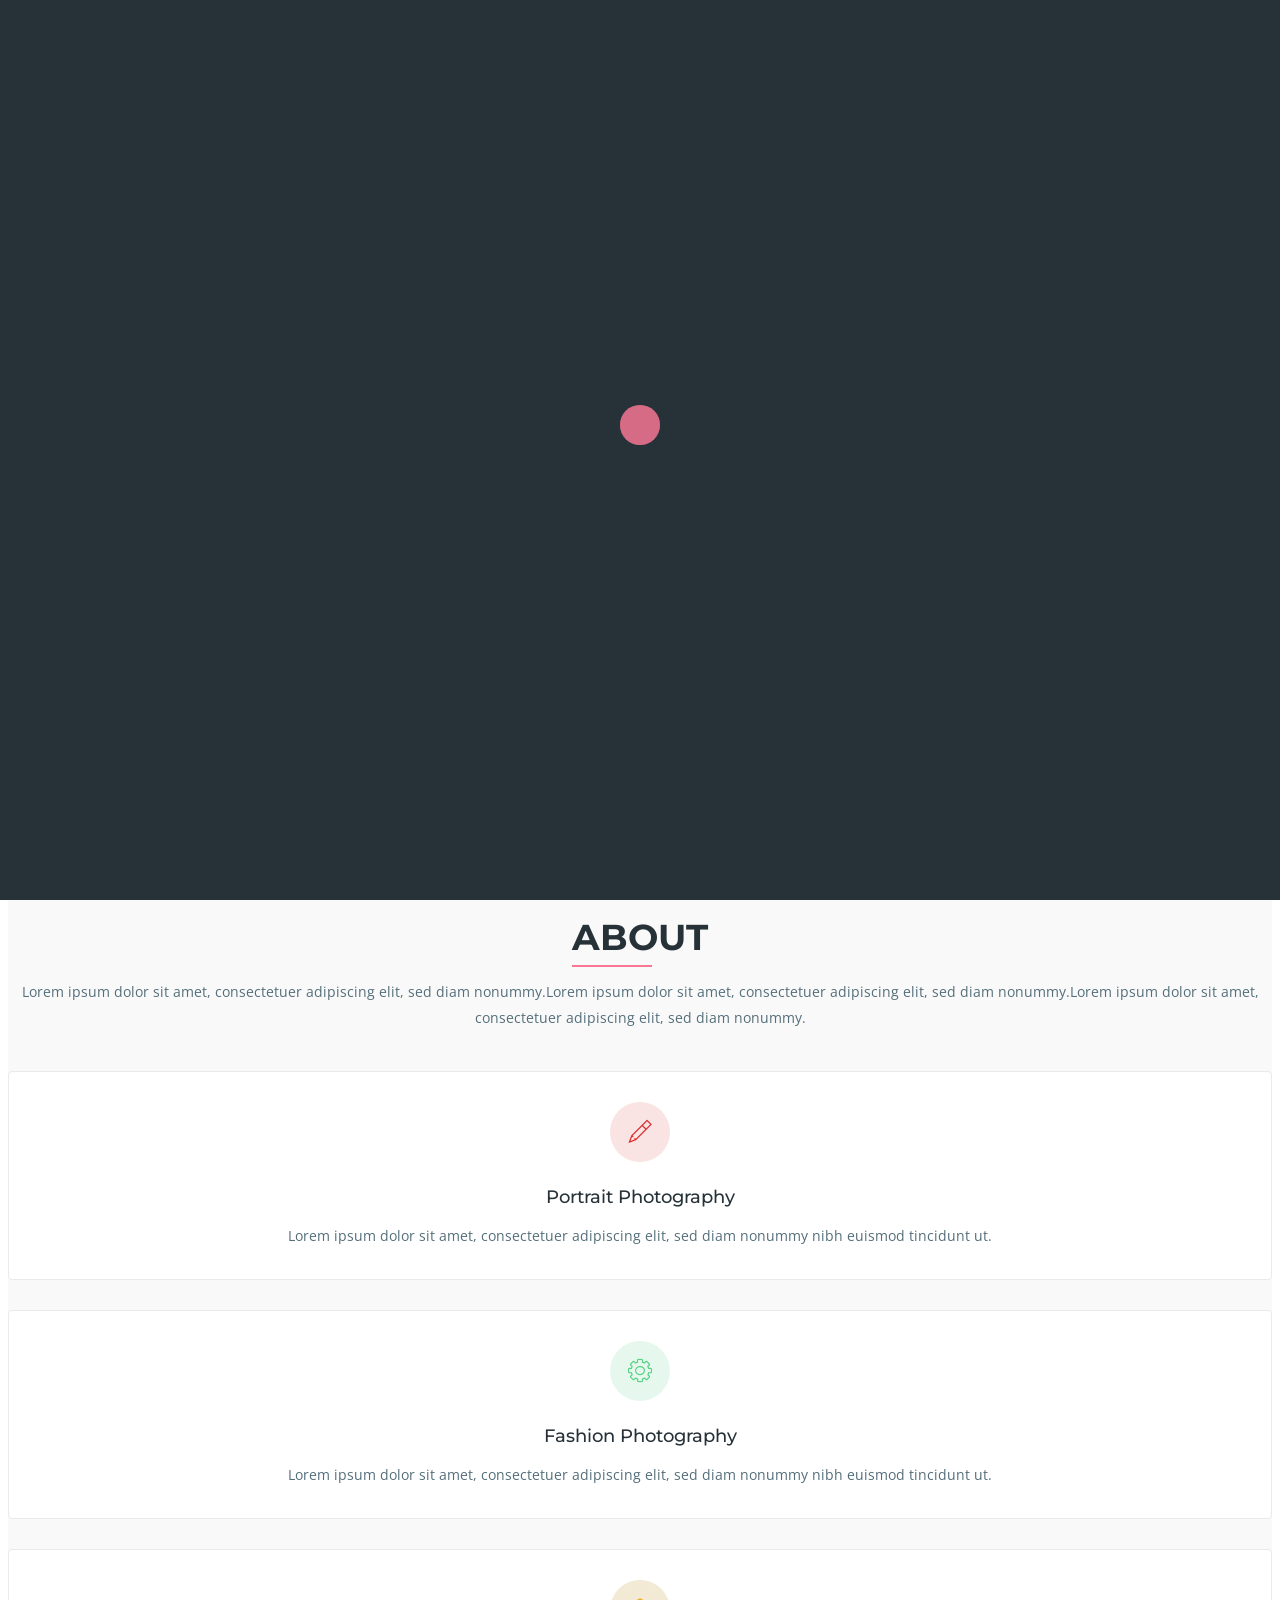
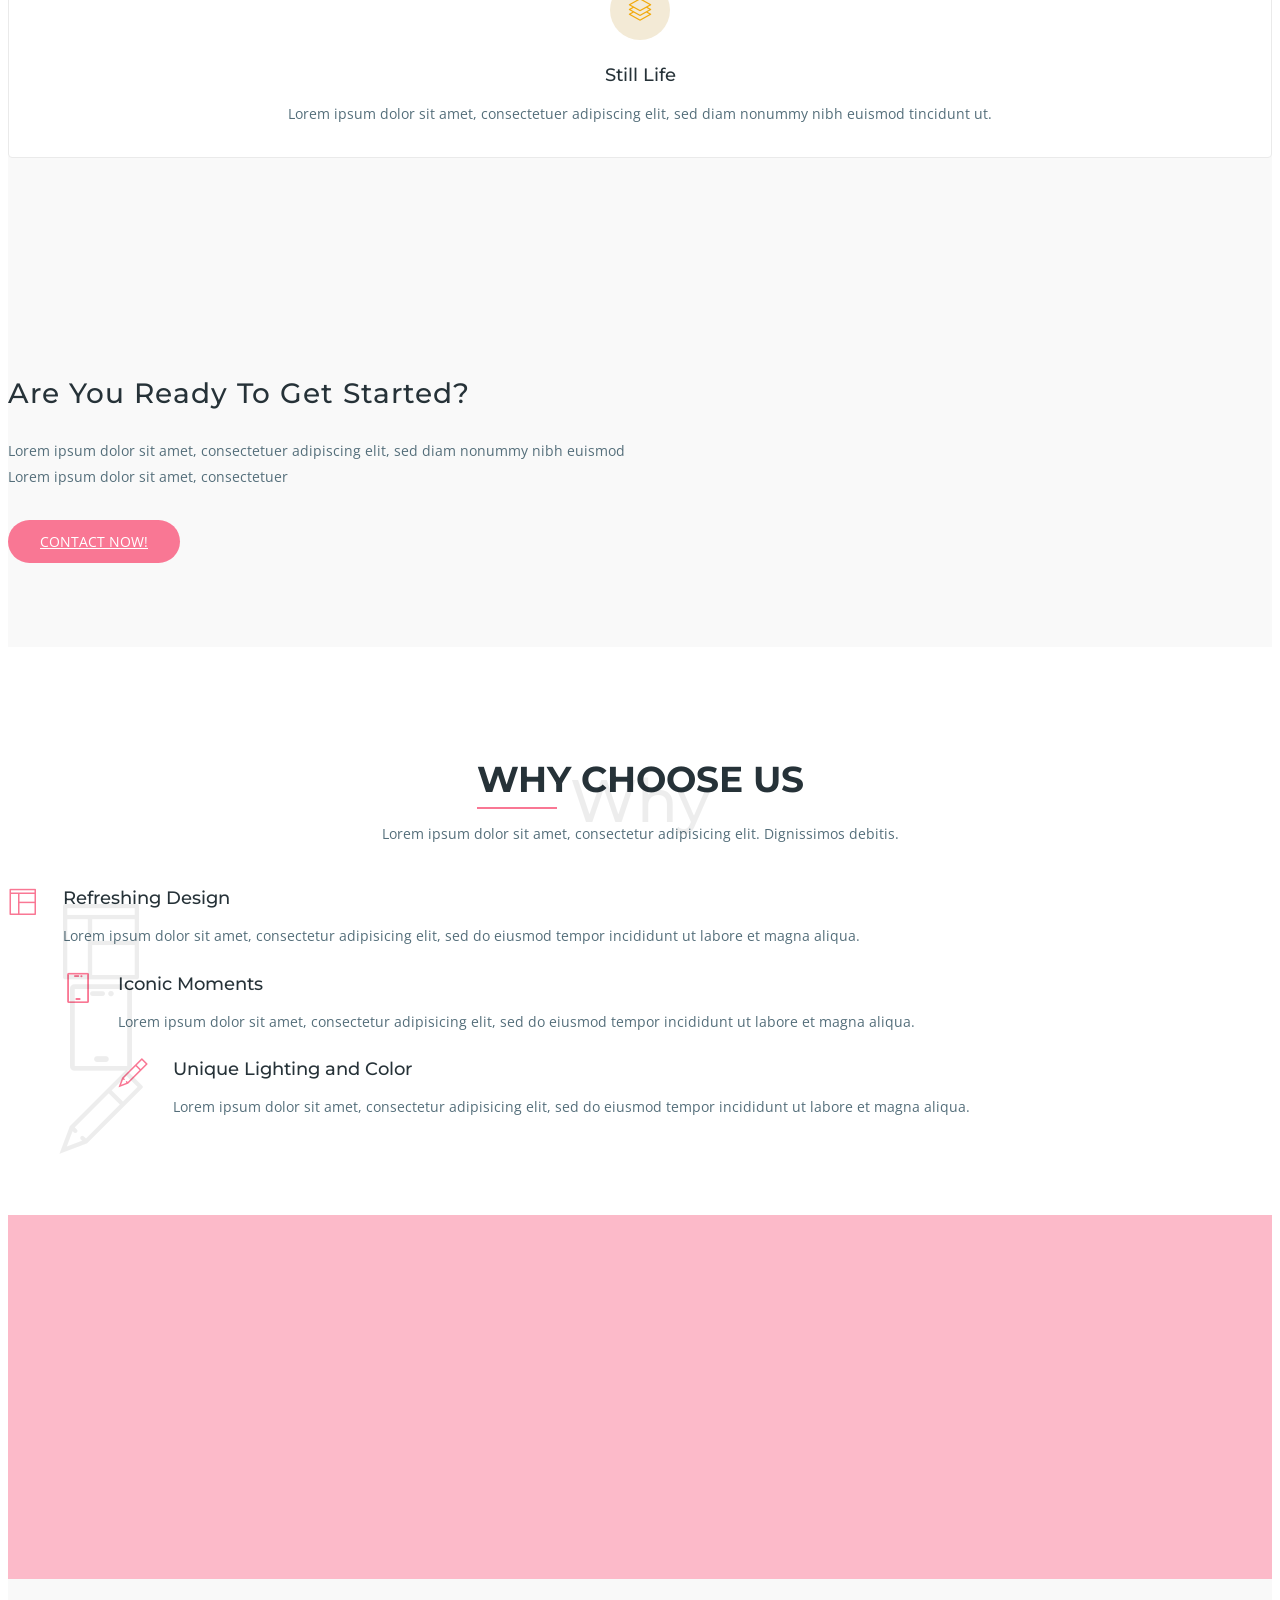
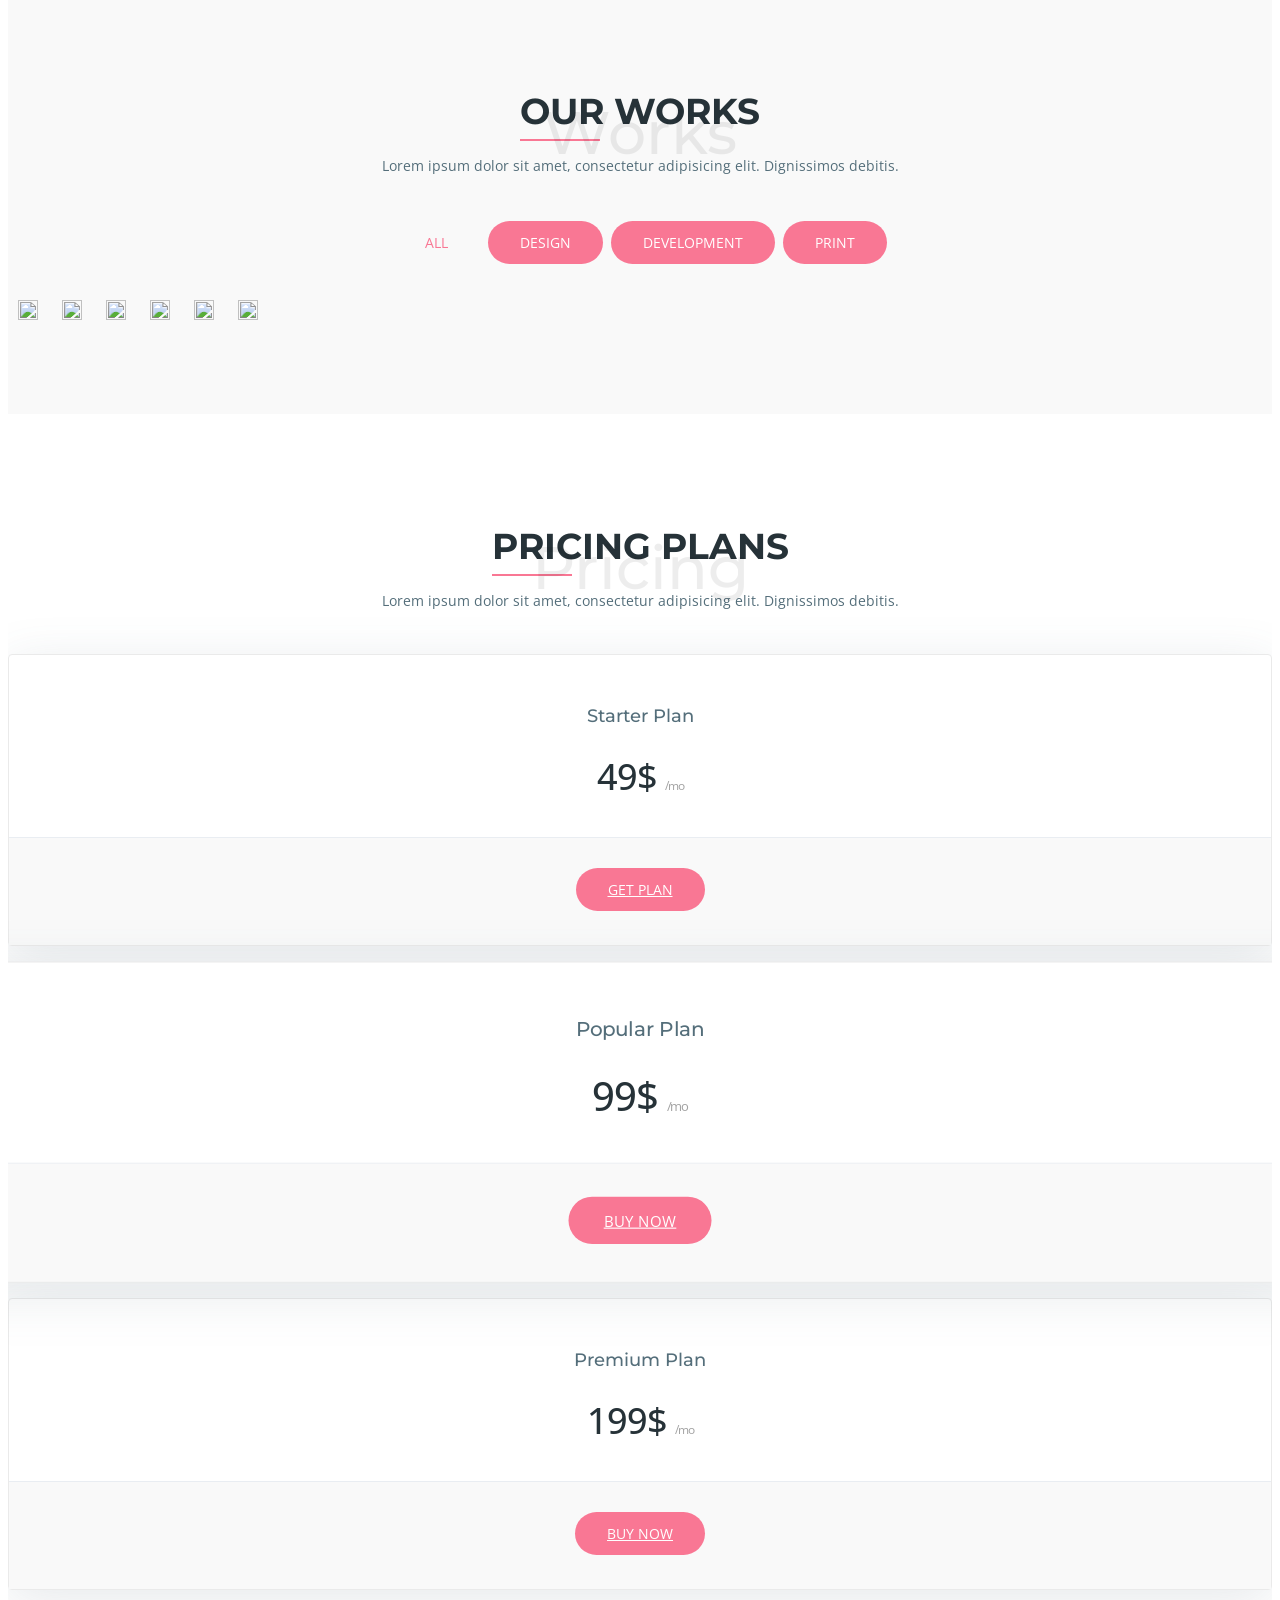
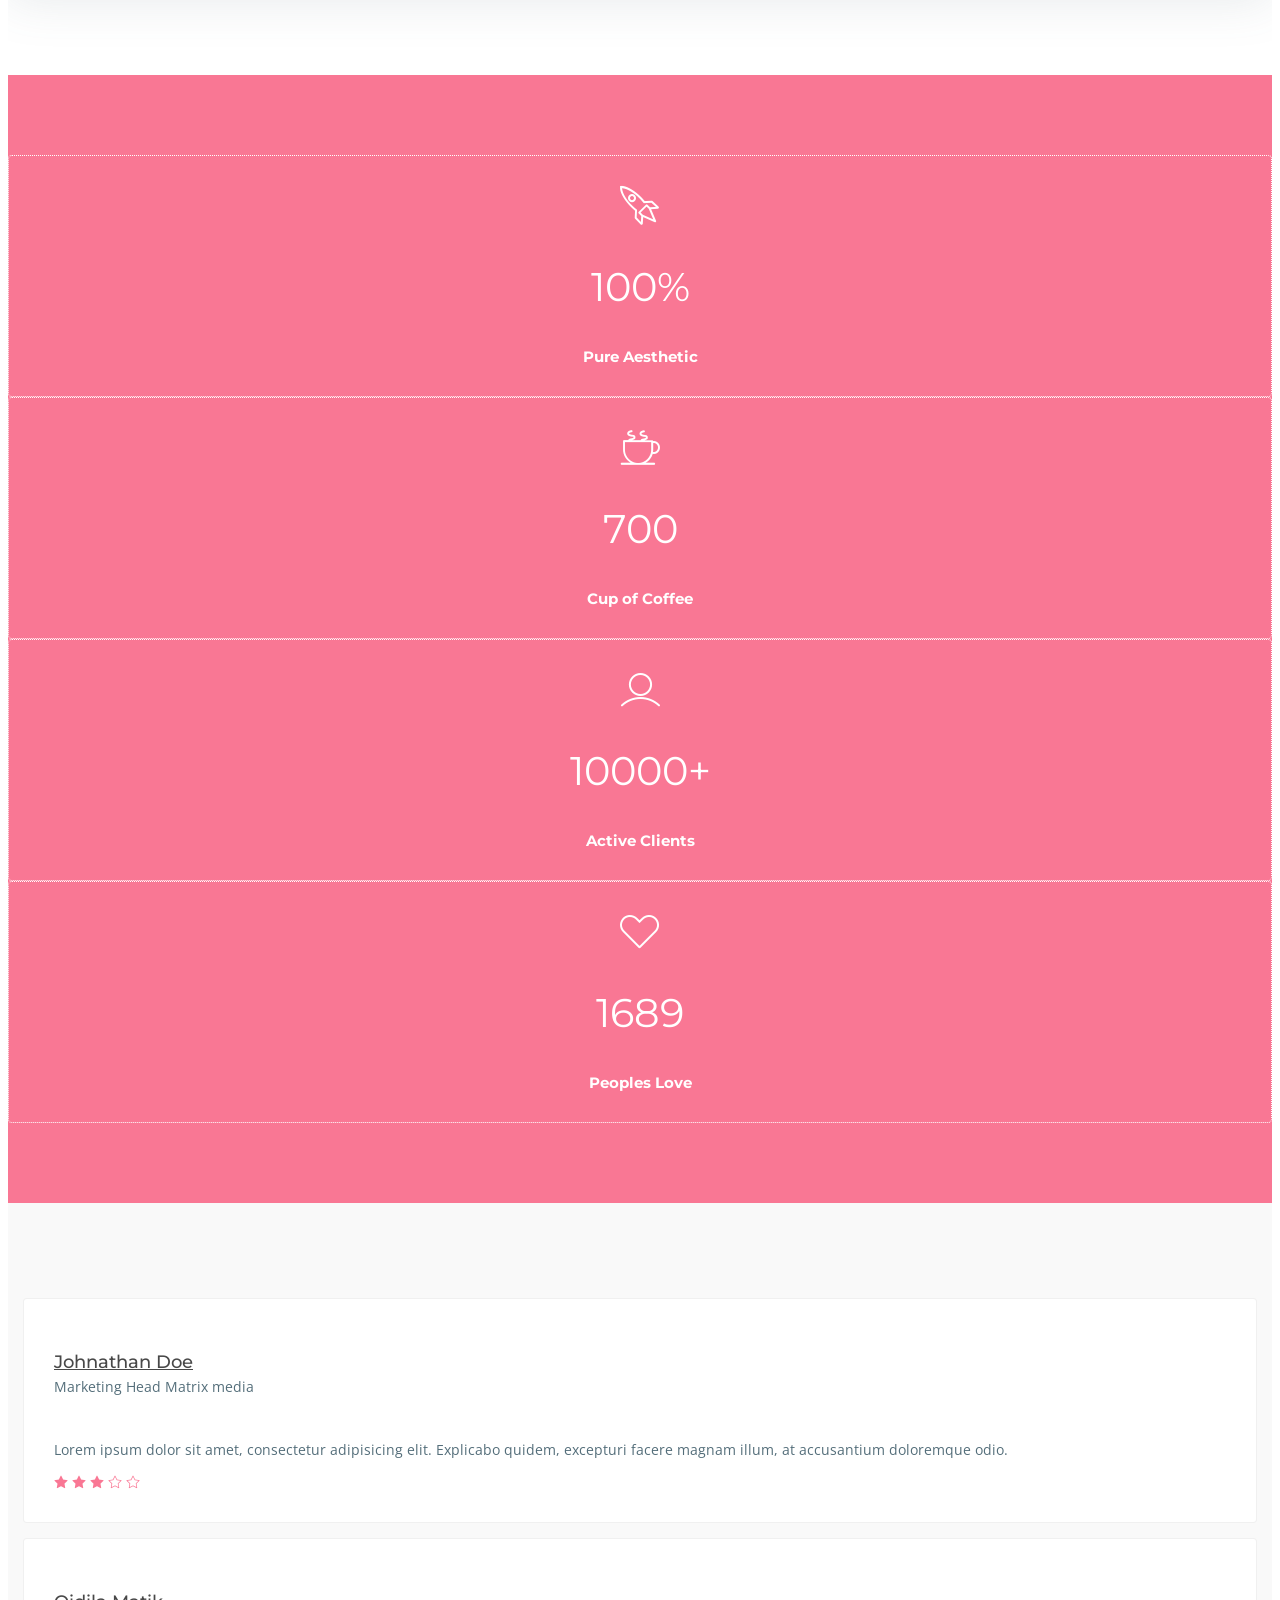
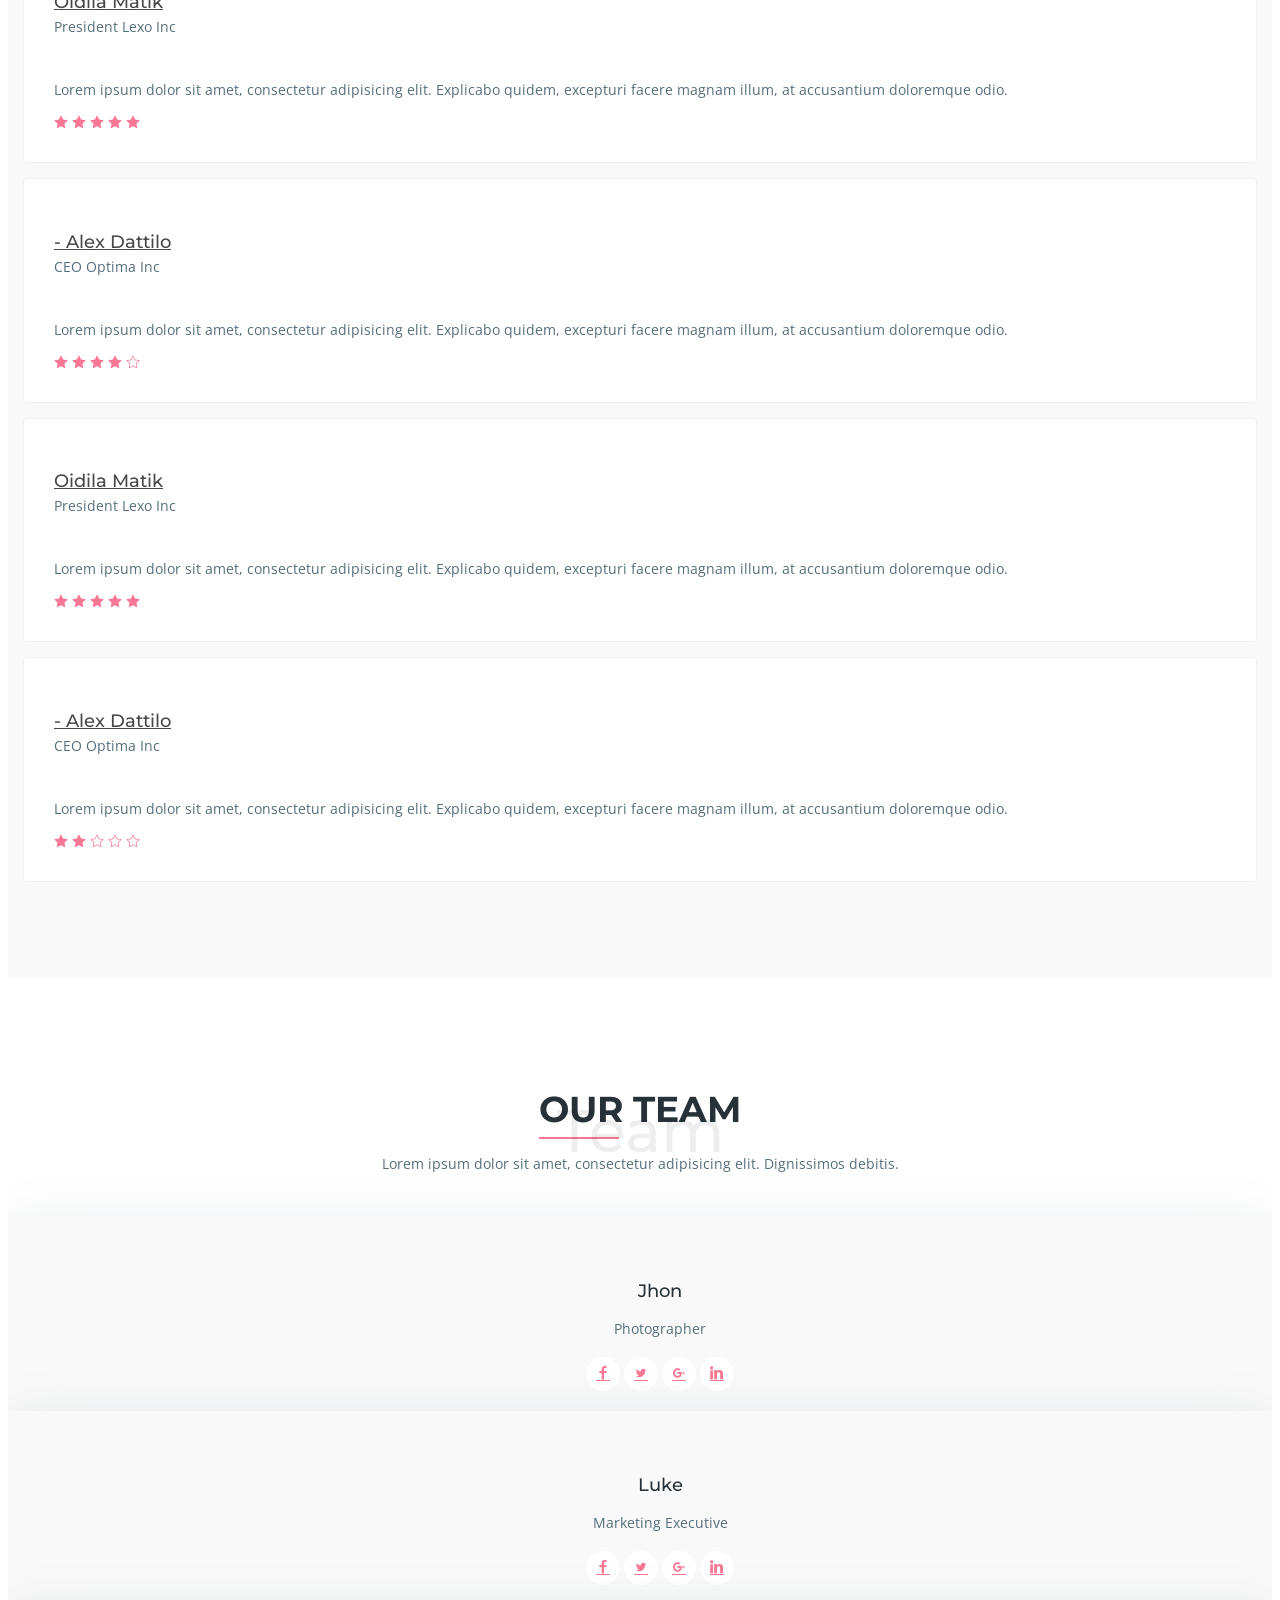
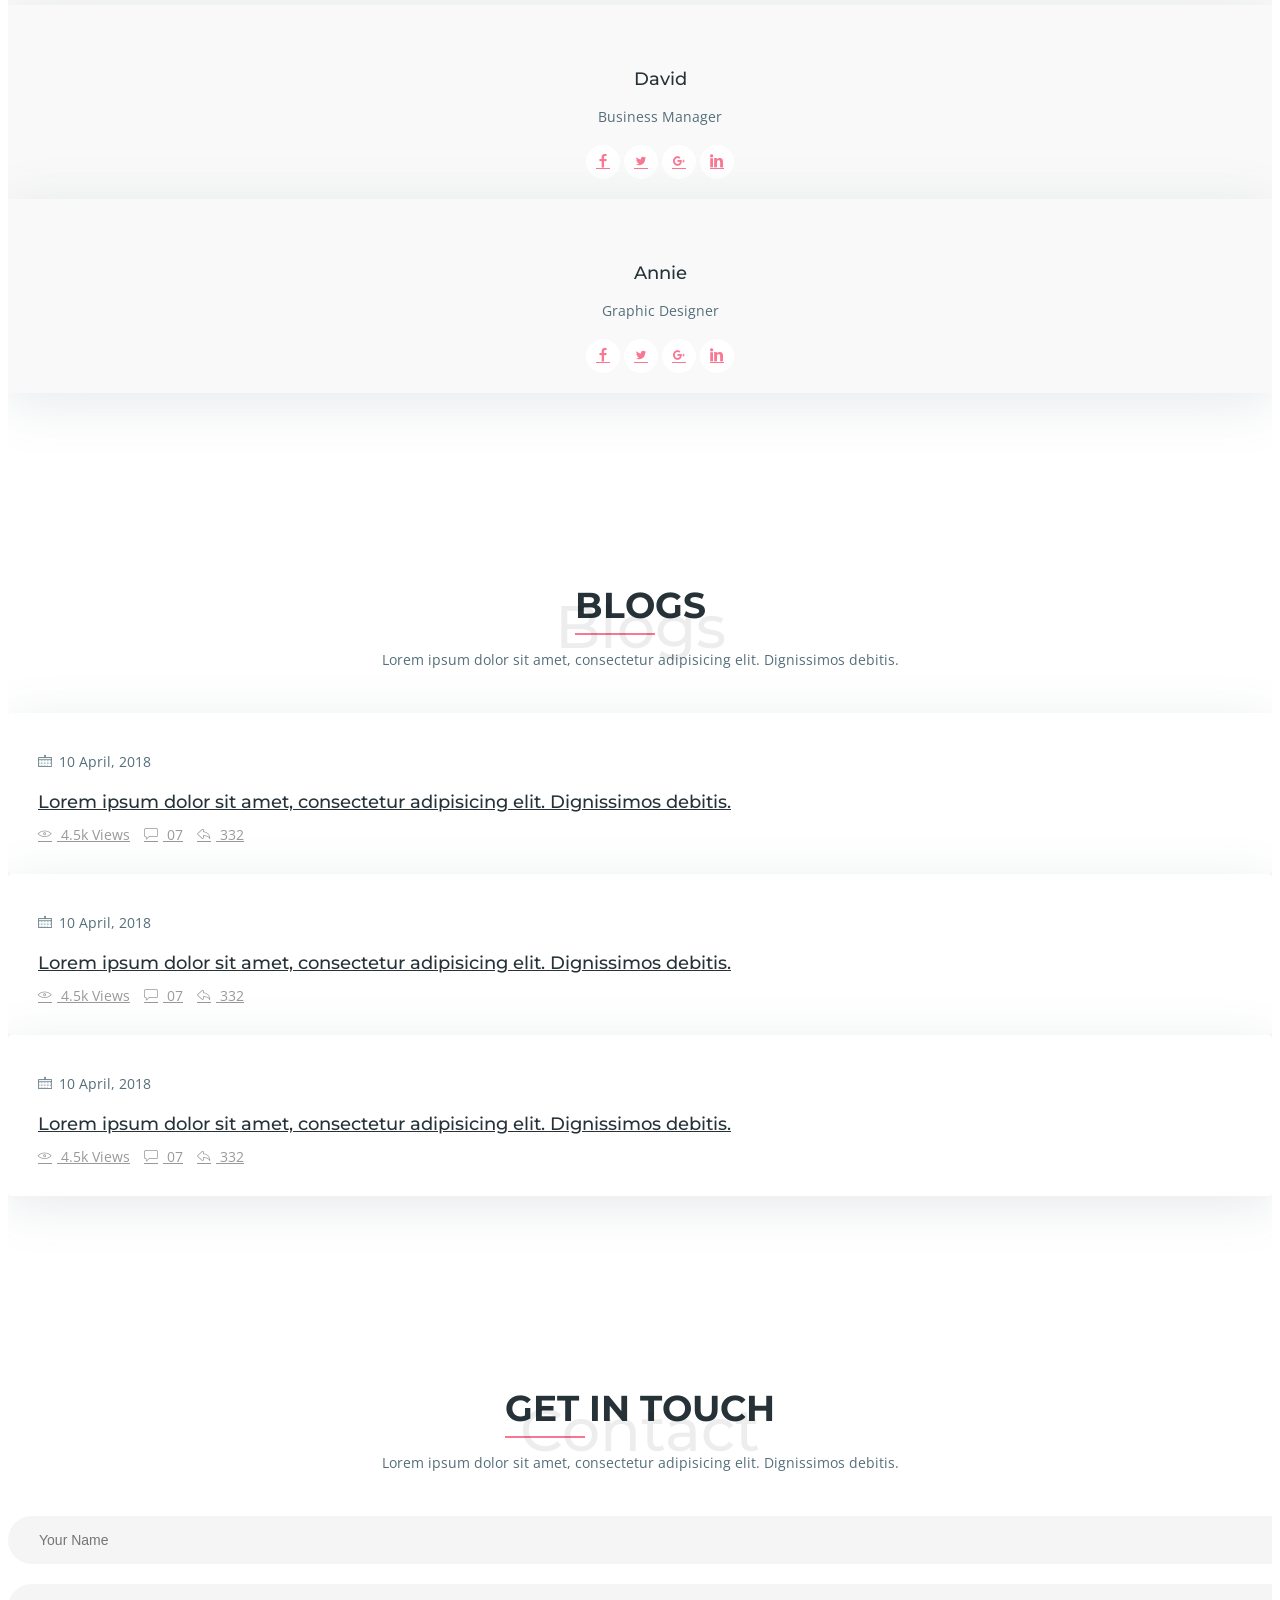
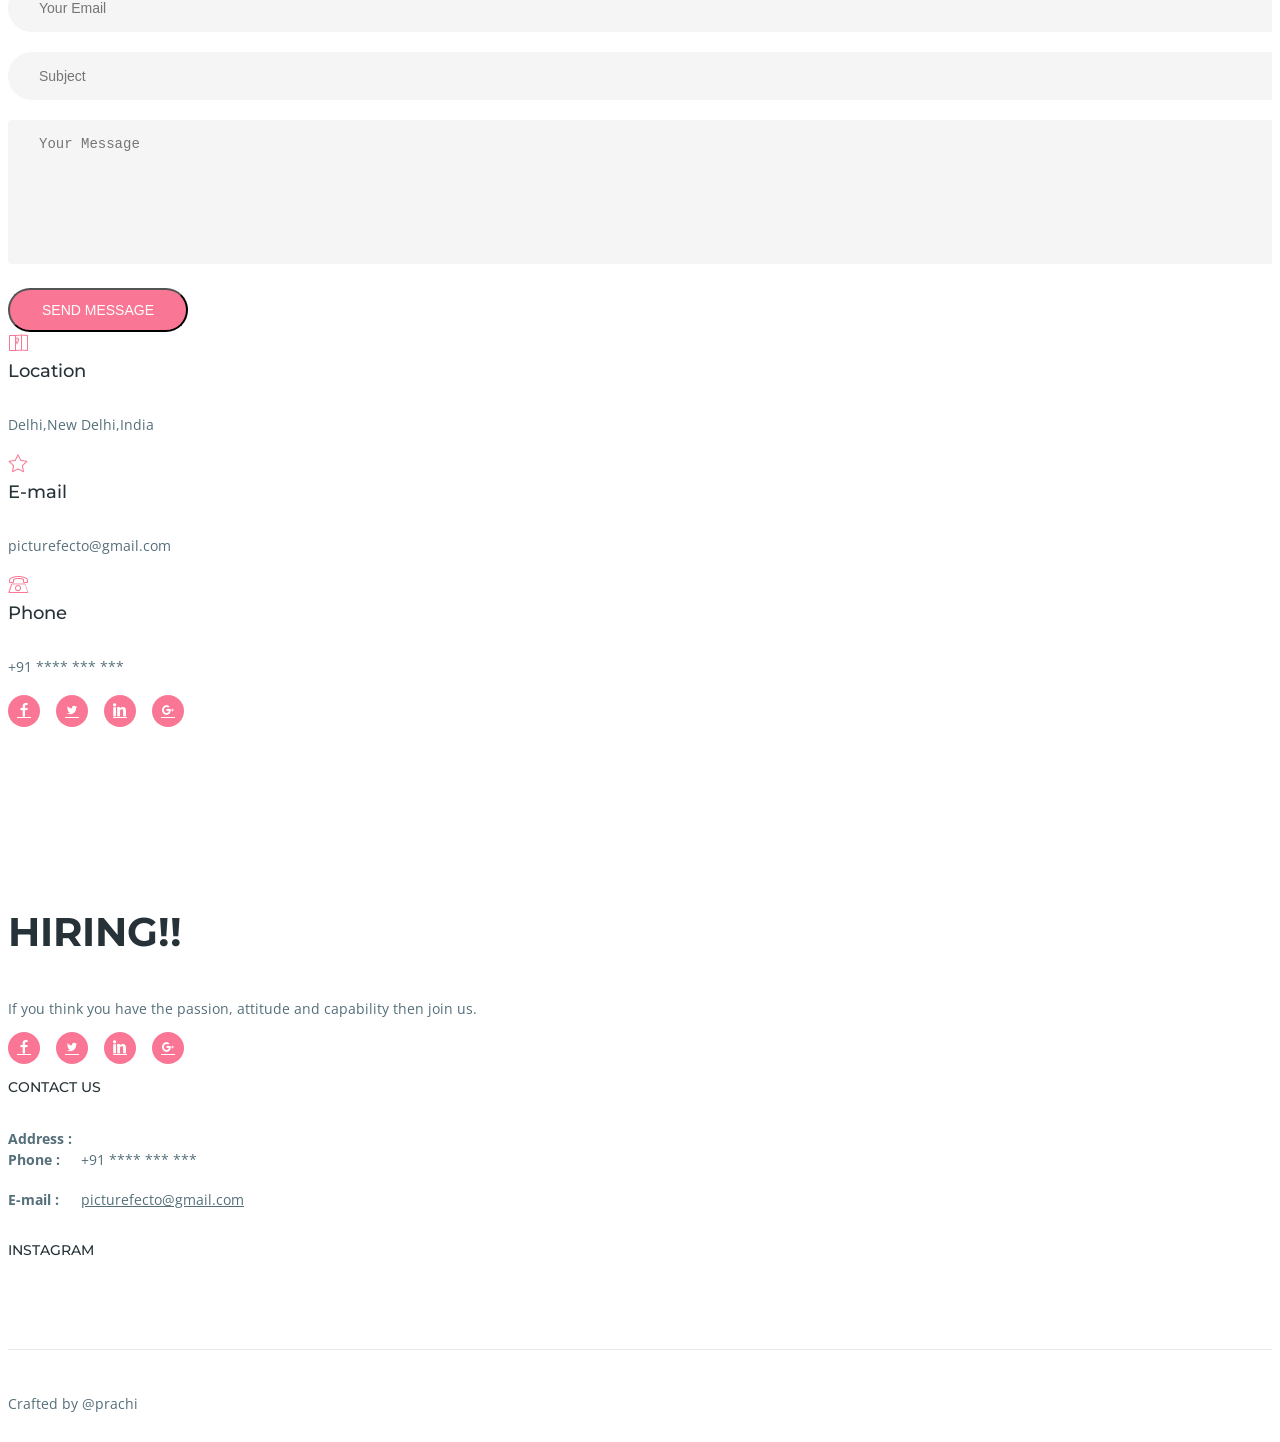
==== Task-1/index.html @ 9968f43c "Add files via upload" ====
<!DOCTYPE html>
<html lang="en">
  <head>
    <!-- Required meta tags -->
    <meta charset="utf-8">
    <meta name="viewport" content="width=device-width, initial-scale=1, shrink-to-fit=no">
    <meta name="keywords" content="Bootstrap, Landing page, Template, Registration, Landing">
    <meta name="viewport" content="width=device-width, initial-scale=1, maximum-scale=1">
    <meta name="author" content="Grayrids">
    <title>LGMWD'21</title>

    <!-- Bootstrap CSS -->
    <link rel="stylesheet" href="css/bootstrap.min.css">
    <link rel="stylesheet" href="css/line-icons.css">
    <link rel="stylesheet" href="css/owl.carousel.css">
    <link rel="stylesheet" href="css/owl.theme.css">
    <link rel="stylesheet" href="css/nivo-lightbox.css">
    <link rel="stylesheet" href="css/magnific-popup.css">
    <link rel="stylesheet" href="css/animate.css">
    
    <link rel="stylesheet" href="css/menu_sideslide.css">
    <link rel="stylesheet" href="css/main.css">    
    <link rel="stylesheet" href="css/responsive.css">

  </head>
  
  <body>
    <!-- Header Section Start -->
    <header id="slider-area">  
      <nav class="navbar navbar-expand-md fixed-top scrolling-navbar bg-white">
        <div class="container">          
          <a class="navbar-brand" href="index.html"><span class="lni-camera"></span>PICTUREFECTO.COM</a>
          <button class="navbar-toggler" type="button" data-toggle="collapse" data-target="#navbarCollapse" aria-controls="navbarCollapse" aria-expanded="false" aria-label="Toggle navigation">
            <i class="lni-menu"></i>
          </button>
          <div class="collapse navbar-collapse" id="navbarCollapse">
            <ul class="navbar-nav mr-auto w-100 justify-content-end">
              <li class="nav-item">
                <a class="nav-link page-scroll" href="#slider-area">Home</a>
              </li>
              <li class="nav-item">
                <a class="nav-link page-scroll" href="#about">About</a>
              </li>  
              <li class="nav-item">
                <a class="nav-link page-scroll" href="#features">Features</a>
              </li>                            
              <li class="nav-item">
                <a class="nav-link page-scroll" href="#portfolios">Works</a>
              </li>            
              <li class="nav-item">
                <a class="nav-link page-scroll" href="#pricing">Pricing</a>
              </li> 
              <li class="nav-item">
                <a class="nav-link page-scroll" href="#team">Team</a>
              </li> 
              <li class="nav-item">
                <a class="nav-link page-scroll" href="#blog">Blog</a>
              </li> 
              <li class="nav-item">
                <a class="nav-link page-scroll" href="#contact">Contact</a>
              </li> 
            </ul>              
          </div>
        </div>
      </nav> 

      <!-- Main Carousel Section -->
      <div id="carousel-area">
        <div id="carousel-slider" class="carousel slide carousel-fade" data-ride="carousel">
          <ol class="carousel-indicators">
            <li data-target="#carousel-slider" data-slide-to="0" class="active"></li>
            <li data-target="#carousel-slider" data-slide-to="1"></li>
            <li data-target="#carousel-slider" data-slide-to="2"></li>
          </ol>
          <div class="carousel-inner" role="listbox">
            <div class="carousel-item active">
              <img src="https://i1.wp.com/www.bwillcreative.com/wp-content/uploads/2020/12/what-is-aesthetics-in-photography-2-1024x683.jpg?resize=1024%2C683&ssl=1" width="100%"alt="">
              <div class="carousel-caption text-left">
                <h3 class="wow fadeInRight" data-wow-delay="0.2s">“When words become unclear, I shall focus with photographs. When images become inadequate, I shall be content with silence.”
— Ansel Adams</h1>  
               
              </div>
            </div>
            <div class="carousel-item">
              <img src="https://cdn-clpip.nitrocdn.com/BQUHpgrGPGKegaBOPJNSjABZGdpuJhMS/assets/static/optimized/rev-fe5c001/wp-content/uploads/2021/02/meiying-ng-OrwkD-iWgqg-unsplash-1024x683.jpg" width="100% alt="">
              <div class="carousel-caption text-center">
                <h3 class="wow fadeInDown" data-wow-delay="0.3s">They say a picture is worth a thousand words. But I wonder, what else do “they” say? In order to find out I’ve culled together the best quotes on the subject of photography. I hope they inspire you.</h3>
                
                <a href="#" class="btn btn-lg btn-common btn-effect wow fadeInUp" data-wow-delay="1.2s">View Works</a>
              </div>
            </div>
            <div class="carousel-item">
              <img src="https://shotkit.com/wp-content/uploads/2021/02/aesthetic-photography-explained-edit-your-photos.jpg" width="100% alt="">
              <div class="carousel-caption text-center">
                <h3 class="wow fadeInDown" data-wow-delay="0.3s">Ready For</h3>
                
                <h4 class="wow fadeInUp" data-wow-delay="0.6s">“Taking an image, freezing a moment, reveals how rich reality truly is.”</h4>
                
              </div>
            </div>
          </div>
          <a class="carousel-control-prev" href="#carousel-slider" role="button" data-slide="prev">
            <span class="carousel-control" aria-hidden="true"><i class="lni-chevron-left"></i></span>
            <span class="sr-only">Previous</span>
          </a>
          <a class="carousel-control-next" href="#carousel-slider" role="button" data-slide="next">
            <span class="carousel-control" aria-hidden="true"><i class="lni-chevron-right"></i></span>
            <span class="sr-only">Next</span>
          </a>
        </div>
      </div>  

    </header>
    <!-- Header Section End --> 

    <!-- About-services Section Start -->
    <section id="about" class="section">
      <div class="container">
        <div class="section-header">          
          <h2 class="section-title">ABOUT</h2>
          
          <p class="section-subtitle">Lorem ipsum dolor sit amet, consectetuer adipiscing elit, sed diam nonummy.Lorem ipsum dolor sit amet, consectetuer adipiscing elit, sed diam nonummy.Lorem ipsum dolor sit amet, consectetuer adipiscing elit, sed diam nonummy.</p>
        </div>
        <div class="row">
          <div class="col-lg-4 col-md-6 col-xs-12">
            <div class="item-boxes services-item wow fadeInDown" data-wow-delay="0.2s">
              <div class="icon color-1">
                <i class="lni-pencil"></i>
              </div>
              <h4>Portrait Photography</h4>
              <p>Lorem ipsum dolor sit amet, consectetuer adipiscing elit, sed diam nonummy nibh euismod tincidunt ut.</p>
            </div>
          </div>
          <div class="col-lg-4 col-md-6 col-xs-12">
            <div class="item-boxes services-item wow fadeInDown" data-wow-delay="0.4s">
              <div class="icon color-2">
                <i class="lni-cog"></i>
              </div>
              <h4>Fashion Photography</h4>
              <p>Lorem ipsum dolor sit amet, consectetuer adipiscing elit, sed diam nonummy nibh euismod tincidunt ut.</p>
            </div>
          </div>
          
          <div class="col-lg-4 col-md-6 col-xs-12">
            <div class="item-boxes services-item wow fadeInDown" data-wow-delay="0.8s">
              <div class="icon color-4">
                <i class="lni-layers"></i>
              </div>
              <h4>Still Life</h4>
              <p>Lorem ipsum dolor sit amet, consectetuer adipiscing elit, sed diam nonummy nibh euismod tincidunt ut.</p>
            </div>
          </div>
          
         
        </div>
      </div>
    </section>
    <!-- About-services Section End -->

    <!-- Call to Action Start -->
    <section class="call-action section">
      <div class="container">
        <div class="row justify-content-center">
          <div class="col-5">
            <div class="cta-trial text-center">
              <h3>Are You Ready To Get Started?</h3>
              <p>Lorem ipsum dolor sit amet, consectetuer adipiscing elit, sed diam nonummy nibh euismod<br> Lorem ipsum dolor sit amet, consectetuer</p>
               <a href="#" class="btn btn-common btn-effect">Contact Now!</a>
           
            </div>
          </div>
        </div>
      </div>
    </section>
    <!-- Call to Action End -->

    <!-- Features Section Start -->
    <section id="features" class="section">
      <div class="container">
        <div class="section-header">          
          <h2 class="section-title">Why Choose Us</h2>
          <span>Why</span>
          <p class="section-subtitle">Lorem ipsum dolor sit amet, consectetur adipisicing elit. Dignissimos debitis.</p>
        </div>
        <div class="row">
          <!-- Start featured -->
          <div class="col-lg-4 col-md-6 col-xs-12">
            <div class="featured-box">
              <div class="featured-icon">
                <i class="lni-layout"></i>
              </div>
              <div class="featured-content">
                <div class="icon-o"><i class="lni-layout"></i></div>
                <h4>Refreshing Design</h4>
                <p>Lorem ipsum dolor sit amet, consectetur adipisicing elit, sed do eiusmod tempor incididunt ut labore et magna aliqua.</p>
              </div>
            </div>
          </div>
          <!-- End featured -->
          <!-- Start featured -->
          <div class="col-lg-4 col-md-6 col-xs-12">
            <div class="featured-box">
              <div class="featured-icon">
                <i class="lni-tab"></i>
              </div>
              <div class="featured-content">
                <div class="icon-o"><i class="lni-tab"></i></div>
                <h4>Iconic Moments</h4>
                <p>Lorem ipsum dolor sit amet, consectetur adipisicing elit, sed do eiusmod tempor incididunt ut labore et magna aliqua.</p>
              </div>
            </div>
          </div>
          <!-- End featured -->
          <!-- Start featured -->
          <div class="col-lg-4 col-md-6 col-xs-12">
            <div class="featured-box">
              <div class="featured-icon">
                <i class="lni-pencil"></i>
              </div>
              <div class="featured-content">
                <div class="icon-o"><i class="lni-pencil"></i></div>
                <h4>Unique Lighting and Color</h4>
                <p>Lorem ipsum dolor sit amet, consectetur adipisicing elit, sed do eiusmod tempor incididunt ut labore et magna aliqua.</p>
              </div>
            </div>
          </div>
          <!-- End featured -->
          
         
          
        </div>
      </div>
    </section>
    <!-- Features Section End -->    

    <!-- Start Video promo Section -->
    <section class="video-promo section">
      <div class="overlay"></div>
      <div class="container">
        <div class="row">
          <div class="col-md-12 col-sm-12">
              <div class="video-promo-content text-center">
                <a href="https://www.youtube.com/watch?v=ttFLUB3I7Sg" class="video-popup"><i class="lni-film-play"></i></a>
                <h2 class="wow zoomIn" data-wow-duration="1000ms" data-wow-delay="100ms">Our Introductory Video</h2>
                <p class="wow zoomIn" data-wow-duration="1000ms" data-wow-delay="100ms">Learn more about us.</p>
              </div>
          </div>
        </div>
      </div>
    </section>
    <!-- End Video Promo Section -->

    <!-- Portfolio Section -->
    <section id="portfolios" class="section">
      <!-- Container Starts -->
      <div class="container">
        <div class="section-header">          
          <h2 class="section-title">Our Works</h2>
          <span>Works</span>
          <p class="section-subtitle">Lorem ipsum dolor sit amet, consectetur adipisicing elit. Dignissimos debitis.</p>
        </div>
        <div class="row">          
          <div class="col-md-12">
            <!-- Portfolio Controller/Buttons -->
            <div class="controls text-center">
              <a class="filter active btn btn-common btn-effect" data-filter="all">
                All 
              </a>
              <a class="filter btn btn-common btn-effect" data-filter=".design">
                Design 
              </a>
              <a class="filter btn btn-common btn-effect" data-filter=".development">
                Development
              </a>
              <a class="filter btn btn-common btn-effect" data-filter=".print">
                Print 
              </a>
            </div>
            <!-- Portfolio Controller/Buttons Ends-->
          </div>
        </div>

        <!-- Portfolio Recent Projects -->
        <div id="portfolio" class="row">
          <div class="col-lg-4 col-md-6 col-xs-12 mix development print">
            <div class="portfolio-item">
              <div class="shot-item">
                <img src="https://images.jdmagicbox.com/quickquotes/images_main/b07px8819h-kate-7x5ft-retro-wall-photography-backdrop-bright-light-old-background-for-photographer-photo-studio-prop-169629660-fickb.jpg" alt="" />  
                <div class="single-content">
                  <div class="fancy-table">
                    <div class="table-cell">
                      <div class="zoom-icon">
                        <a class="lightbox" href="https://images.jdmagicbox.com/quickquotes/images_main/b07px8819h-kate-7x5ft-retro-wall-photography-backdrop-bright-light-old-background-for-photographer-photo-studio-prop-169629660-fickb.jpg"><i class="lni-zoom-in item-icon"></i></a>
                      </div>
                      <a href="#">View Project</a>
                    </div>
                  </div>
                </div>
              </div>               
            </div>
          </div>
          <div class="col-lg-4 col-md-6 col-xs-12 mix design print">
            <div class="portfolio-item">
              <div class="shot-item">
                <img src="https://images.jdmagicbox.com/quickquotes/images_main/b07qkm39d4-slb-works-3x5ft-vinyl-photography-backdrops-weathered-brick-wall-background-for-photo-s2u2-169704505-n4j9p.jpg" alt="" /> 
                <div class="single-content">
                  <div class="fancy-table">
                    <div class="table-cell">
                      <div class="zoom-icon">
                        <a class="lightbox" href="https://images.jdmagicbox.com/quickquotes/images_main/b07qkm39d4-slb-works-3x5ft-vinyl-photography-backdrops-weathered-brick-wall-background-for-photo-s2u2-169704505-n4j9p.jpg"><i class="lni-zoom-in item-icon"></i></a>
                      </div>
                      <a href="#">View Project</a>
                    </div>
                  </div>
                </div>
              </div>               
            </div>
          </div>
          <div class="col-lg-4 col-md-6 col-xs-12 mix development">
            <div class="portfolio-item">
              <div class="shot-item">
                <img src="https://render.fineartamerica.com/images/rendered/default/framed-print/images/artworkimages/medium/2/stones-wall-keystone-features.jpg?imgWI=8&imgHI=6.5&sku=CRQ13&mat1=PM918&mat2=&t=2&b=2&l=2&r=2&off=0.5&frameW=0.875" alt="" />  
                <div class="single-content">
                  <div class="fancy-table">
                    <div class="table-cell">
                      <div class="zoom-icon">
                        <a class="lightbox" href="https://render.fineartamerica.com/images/rendered/default/framed-print/images/artworkimages/medium/2/stones-wall-keystone-features.jpg?imgWI=8&imgHI=6.5&sku=CRQ13&mat1=PM918&mat2=&t=2&b=2&l=2&r=2&off=0.5&frameW=0.875"><i class="lni-zoom-in item-icon"></i></a>
                      </div>
                      <a href="#">View Project</a>
                    </div>
                  </div>
                </div>
              </div>               
            </div>
          </div>
          <div class="col-lg-4 col-md-6 col-xs-12 mix development design">
            <div class="portfolio-item">
              <div class="shot-item">
                <img src="https://cdn.photoworkout.com/images/guides/aesthetics-in-photography/aesthetics-in-photography-1.jpg?scale.option=fill&w=400&h=0" alt="" /> 
                <div class="single-content">
                  <div class="fancy-table">
                    <div class="table-cell">
                      <div class="zoom-icon">
                        <a class="lightbox" href="https://cdn.photoworkout.com/images/guides/aesthetics-in-photography/aesthetics-in-photography-1.jpg?scale.option=fill&w=400&h=0"><i class="lni-zoom-in item-icon"></i></a>
                      </div>
                      <a href="#">View Project</a>
                    </div>
                  </div>
                </div>
              </div>               
            </div>
          </div>
          <div class="col-lg-4 col-md-6 col-xs-12 mix development">
            <div class="portfolio-item">
              <div class="shot-item">
                <img src="https://iso.500px.com/wp-content/uploads/2020/05/spring-pictures-By-Mykhailo-Sherman-.jpeg" alt="" />  
                <div class="single-content">
                  <div class="fancy-table">
                    <div class="table-cell">
                      <div class="zoom-icon">
                        <a class="lightbox" href="https://iso.500px.com/wp-content/uploads/2020/05/spring-pictures-By-Mykhailo-Sherman-.jpeg"><i class="lni-zoom-in item-icon"></i></a>
                      </div>
                      <a href="#">View Project</a>
                    </div>
                  </div>
                </div>
              </div>               
            </div>
          </div>
          <div class="col-lg-4 col-md-6 col-xs-12 mix print design">
            <div class="portfolio-item">
              <div class="shot-item">
                <img src="https://encrypted-tbn0.gstatic.com/images?q=tbn:ANd9GcQU474iFO84l4DHpTuiZGqBLZfV7sUtnltORA&usqp=CAU" alt="" />  
                <div class="single-content">
                  <div class="fancy-table">
                    <div class="table-cell">
                      <div class="zoom-icon">
                        <a class="lightbox" href="https://encrypted-tbn0.gstatic.com/images?q=tbn:ANd9GcQU474iFO84l4DHpTuiZGqBLZfV7sUtnltORA&usqp=CAU"><i class="lni-zoom-in item-icon"></i></a>
                      </div>
                      <a href="#">View Project</a>
                    </div>
                  </div>
                </div>
              </div>               
            </div>
          </div>
        </div>
      </div>
      <!-- Container Ends -->
    </section>
    <!-- Portfolio Section Ends --> 

    <!-- Start Pricing Table Section -->
    <div id="pricing" class="section pricing-section">
      <div class="container">
        <div class="section-header">          
          <h2 class="section-title">Pricing Plans</h2>
          <span>Pricing</span>
          <p class="section-subtitle">Lorem ipsum dolor sit amet, consectetur adipisicing elit. Dignissimos debitis.</p>
        </div>

        <div class="row pricing-tables">
          <div class="col-lg-4 col-md-4 col-xs-12">
            <div class="pricing-table">
              <div class="pricing-details">
                <h2>Starter Plan</h2>
                <div class="price">49$ <span>/mo</span></div>
                
              </div>
              <div class="plan-button">
                <a href="#" class="btn btn-common btn-effect">Get Plan</a>
              </div>
            </div>
          </div>

          <div class="col-lg-4 col-md-4 col-xs-12">
            <div class="pricing-table pricing-big">
              <div class="pricing-details">
                <h2>Popular Plan</h2>
                <div class="price">99$ <span>/mo</span></div>
                
              </div>
              <div class="plan-button">
                <a href="#" class="btn btn-common btn-effect">Buy Now</a>
              </div>
            </div>
          </div>

          <div class="col-lg-4 col-md-4 col-xs-12">
            <div class="pricing-table">
              <div class="pricing-details">
                <h2>Premium Plan</h2>
                <div class="price">199$ <span>/mo</span></div>
                
              </div>
              <div class="plan-button">
                <a href="#" class="btn btn-common btn-effect">Buy Now</a>
              </div>
            </div>
          </div>

        </div>
      </div>
    </div>
    <!-- End Pricing Table Section -->

    <!-- Counter Section Start -->
    <div class="counters section bg-defult">
      <div class="container">
        <div class="row"> 
          <div class="col-sm-6 col-md-6 col-lg-3">
            <div class="facts-item"> 
              <div class="icon">
                <i class="lni-rocket"></i>
              </div>                
              <div class="fact-count">
                <h3><span class="counter">100</span>%</h3>
                <h4>Pure Aesthetic</h4>
              </div>
            </div>
          </div>
          <div class="col-sm-6 col-md-6 col-lg-3">
            <div class="facts-item">
              <div class="icon">
                <i class="lni-coffee-cup"></i>
              </div>                
              <div class="fact-count">
                <h3><span class="counter">700</span></h3>
                <h4>Cup of Coffee</h4>
              </div>
            </div>
          </div>
          <div class="col-sm-6 col-md-6 col-lg-3">
            <div class="facts-item">
              <div class="icon">
                <i class="lni-user"></i>
              </div>                
              <div class="fact-count">
                <h3><span class="counter">10000</span>+</h3>
                <h4>Active Clients</h4>
              </div>
            </div>
          </div>
          <div class="col-sm-6 col-md-6 col-lg-3">
            <div class="facts-item">
              <div class="icon">
                <i class="lni-heart"></i>
              </div>                
              <div class="fact-count">
                <h3><span class="counter">1689</span></h3>
                <h4>Peoples Love</h4>
              </div>
            </div>
          </div>
        </div>
      </div>
    </div>
    <!-- Counter Section End -->

    <!-- Testimonial Section Start -->
    <section class="testimonial section">
      <div class="container">
        <div class="row">
          <div class="col-lg-12 col-md-12 col-sm-12 col-xs-12">
            <div id="testimonials" class="touch-slider owl-carousel">
              <div class="item">
                <div class="testimonial-item">
                  <div class="author">
                    <div class="img-thumb">
                    <img src="img/testimonial/img1.jpg" alt="">
                    </div>
                    <div class="author-info">
                      <h2><a href="#">Johnathan Doe</a></h2>
                      <span>Marketing Head Matrix media</span>
                    </div>
                  </div>
                  <div class="content-inner">
                    <p class="description">Lorem ipsum dolor sit amet, consectetur adipisicing elit. Explicabo quidem, excepturi facere magnam illum, at accusantium doloremque odio.</p>
                    <span><i class="lni-star-filled"></i></span>
                    <span><i class="lni-star-filled"></i></span>
                    <span><i class="lni-star-filled"></i></span>
                    <span><i class="lni-star"></i></span>
                    <span><i class="lni-star"></i></span>
                  </div>
                </div>
              </div>
              <div class="item">
                <div class="testimonial-item">
                  <div class="author">
                    <div class="img-thumb">
                    <img src="img/testimonial/img2.jpg" alt="">
                    </div>
                    <div class="author-info">
                      <h2><a href="#">Oidila Matik</a></h2>
                      <span>President Lexo Inc</span>
                    </div>
                  </div>
                  <div class="content-inner">
                    <p class="description">Lorem ipsum dolor sit amet, consectetur adipisicing elit. Explicabo quidem, excepturi facere magnam illum, at accusantium doloremque odio.</p>
                    <span><i class="lni-star-filled"></i></span>
                    <span><i class="lni-star-filled"></i></span>
                    <span><i class="lni-star-filled"></i></span>
                    <span><i class="lni-star-filled"></i></span>
                    <span><i class="lni-star-filled"></i></span>
                  </div>
                </div>
              </div>
              <div class="item">
                <div class="testimonial-item">
                  <div class="author">
                    <div class="img-thumb">
                    <img src="img/testimonial/img3.jpg" alt="">
                    </div>
                    <div class="author-info">
                      <h2><a href="#">- Alex Dattilo</a></h2>
                      <span>CEO Optima Inc</span>
                    </div>
                  </div>
                  <div class="content-inner">
                    <p class="description">Lorem ipsum dolor sit amet, consectetur adipisicing elit. Explicabo quidem, excepturi facere magnam illum, at accusantium doloremque odio.</p>
                    <span><i class="lni-star-filled"></i></span>
                    <span><i class="lni-star-filled"></i></span>
                    <span><i class="lni-star-filled"></i></span>
                    <span><i class="lni-star-filled"></i></span>
                    <span><i class="lni-star"></i></span>
                  </div>
                </div>
              </div>
              <div class="item">
                <div class="testimonial-item">
                  <div class="author">
                    <div class="img-thumb">
                    <img src="img/testimonial/img2.jpg" alt="">
                    </div>
                    <div class="author-info">
                      <h2><a href="#">Oidila Matik</a></h2>
                      <span>President Lexo Inc</span>
                    </div>
                  </div>
                  <div class="content-inner">
                    <p class="description">Lorem ipsum dolor sit amet, consectetur adipisicing elit. Explicabo quidem, excepturi facere magnam illum, at accusantium doloremque odio.</p>
                    <span><i class="lni-star-filled"></i></span>
                    <span><i class="lni-star-filled"></i></span>
                    <span><i class="lni-star-filled"></i></span>
                    <span><i class="lni-star-filled"></i></span>
                    <span><i class="lni-star-filled"></i></span>
                  </div>
                </div>
              </div>
              <div class="item">
                <div class="testimonial-item">
                  <div class="author">
                    <div class="img-thumb">
                    <img src="img/testimonial/img1.jpg" alt="">
                    </div>
                    <div class="author-info">
                      <h2><a href="#">- Alex Dattilo</a></h2>
                      <span>CEO Optima Inc</span>
                    </div>
                  </div>
                  <div class="content-inner">
                    <p class="description">Lorem ipsum dolor sit amet, consectetur adipisicing elit. Explicabo quidem, excepturi facere magnam illum, at accusantium doloremque odio.</p>
                    <span><i class="lni-star-filled"></i></span>
                    <span><i class="lni-star-filled"></i></span>
                    <span><i class="lni-star"></i></span>
                    <span><i class="lni-star"></i></span>
                    <span><i class="lni-star"></i></span>
                  </div>
                </div>
              </div>
            </div>
          </div>
        </div>
      </div>
    </section>
    <!-- Testimonial Section End --> 

    

    <!-- Team section Start -->
    <section id="team" class="section">
      <div class="container">
        <div class="section-header">          
          <h2 class="section-title">Our Team</h2>
          <span>Team</span>
          <p class="section-subtitle">Lorem ipsum dolor sit amet, consectetur adipisicing elit. Dignissimos debitis.</p>
        </div>
        <div class="row">
          <div class="col-lg-3 col-md-6 col-xs-12">
            <div class="single-team">
              <img src="https://image.shutterstock.com/image-photo/smiling-man-standing-on-crowded-260nw-173346521.jpg" alt="">
              <div class="team-details">
                <div class="team-inner">
                  <h4 class="team-title">Jhon </h4>
                  <p>Photographer</p>
                  <ul class="social-list">
                    <li class="facebook"><a href="#"><i class="lni-facebook-filled"></i></a></li>
                    <li class="twitter"><a href="#"><i class="lni-twitter-filled"></i></a></li>
                    <li class="google-plus"><a href="#"><i class="lni-google-plus"></i></a></li>
                    <li class="linkedin"><a href="#"><i class="lni-linkedin-fill"></i></a></li>
                  </ul>
                </div>
              </div>
            </div>
          </div>
          <div class="col-lg-3 col-md-6 col-xs-12">
            <div class="single-team">
              <img src="https://i.ytimg.com/vi/97uHUyPL5dA/maxresdefault.jpg" alt="">
              <div class="team-details">
                <div class="team-inner">
                  <h4 class="team-title">Luke </h4>
                  <p>Marketing Executive</p>
                  <ul class="social-list">
                    <li class="facebook"><a href="#"><i class="lni-facebook-filled"></i></a></li>
                    <li class="twitter"><a href="#"><i class="lni-twitter-filled"></i></a></li>
                    <li class="google-plus"><a href="#"><i class="lni-google-plus"></i></a></li>
                    <li class="linkedin"><a href="#"><i class="lni-linkedin-fill"></i></a></li>
                  </ul>
                </div>
              </div>
            </div>
          </div>
          <div class="col-lg-3 col-md-6 col-xs-12">
            <div class="single-team">
              <img src="https://assets.entrepreneur.com/content/3x2/2000/20190502194704-ent19-june-editorsnote.jpeg" alt="">
              <div class="team-details">
                <div class="team-inner">                  
                  <h4 class="team-title">David </h4>
                  <p>Business Manager</p>
                  <ul class="social-list">
                    <li class="facebook"><a href="#"><i class="lni-facebook-filled"></i></a></li>
                    <li class="twitter"><a href="#"><i class="lni-twitter-filled"></i></a></li>
                    <li class="google-plus"><a href="#"><i class="lni-google-plus"></i></a></li>
                    <li class="linkedin"><a href="#"><i class="lni-linkedin-fill"></i></a></li>
                  </ul>
                </div>
              </div>
            </div>
          </div>
          <div class="col-lg-3 col-md-6 col-xs-12">
            <div class="single-team">
              <img src="https://cdn.psychologytoday.com/sites/default/files/styles/article-inline-half-caption/public/field_blog_entry_images/2018-09/shutterstock_648907024.jpg?itok=0hb44OrI" alt="">
              <div class="team-details">
                <div class="team-inner">
                  <h4 class="team-title">Annie </h4>
                  <p>Graphic Designer</p>
                  <ul class="social-list">
                    <li class="facebook"><a href="#"><i class="lni-facebook-filled"></i></a></li>
                    <li class="twitter"><a href="#"><i class="lni-twitter-filled"></i></a></li>
                    <li class="google-plus"><a href="#"><i class="lni-google-plus"></i></a></li>
                    <li class="linkedin"><a href="#"><i class="lni-linkedin-fill"></i></a></li>
                  </ul>
                </div>
              </div>
            </div>
          </div>
        </div>
      </div>
    </section>
    <!-- Team section End -->

    
    <!-- Blog Section -->
    <section id="blog" class="section">
      <!-- Container Starts -->
      <div class="container">
        <div class="section-header">          
          <h2 class="section-title">Blogs</h2>
          <span>Blogs</span>
          <p class="section-subtitle">Lorem ipsum dolor sit amet, consectetur adipisicing elit. Dignissimos debitis.</p>
        </div>
        <div class="row">
          <div class="col-lg-4 col-md-6 col-xs-12 blog-item">
            <!-- Blog Item Starts -->
            <div class="blog-item-wrapper">
              <div class="blog-item-img">
                <a href="single-post.html">
                  <img src="https://www.adorama.com/alc/wp-content/uploads/2018/07/shutterstock_170815865.jpg" alt="">
                </a>                
              </div>
              <div class="blog-item-text"> 
                <div class="date"><i class="lni-calendar"></i>10 April, 2018</div>
                <h3><a href="single-post.html">Lorem ipsum dolor sit amet, consectetur adipisicing elit. Dignissimos debitis.</a></h3>
                <div class="meta-tags">
                  <span><a href="#"><i class="lni-eye"></i> 4.5k Views</a></span>
                  <span><a href="#"><i class="lni-bubble"></i> 07</a></span>
                  <span><a href="#"><i class="lni-reply"></i> 332</a></span>
                </div>
              </div>
            </div>
            <!-- Blog Item Wrapper Ends-->
          </div>

          <div class="col-lg-4 col-md-6 col-xs-12 blog-item">
            <!-- Blog Item Starts -->
            <div class="blog-item-wrapper">
              <div class="blog-item-img">
                <a href="single-post.html">
                  <img src="https://www.adorama.com/alc/wp-content/uploads/2018/07/shutterstock_170815865.jpg" alt="">
                </a>                
              </div>
              <div class="blog-item-text"> 
                <div class="date"><i class="lni-calendar"></i>10 April, 2018</div>
                <h3><a href="single-post.html">Lorem ipsum dolor sit amet, consectetur adipisicing elit. Dignissimos debitis.</a></h3>
                <div class="meta-tags">
                  <span><a href="#"><i class="lni-eye"></i> 4.5k Views</a></span>
                  <span><a href="#"><i class="lni-bubble"></i> 07</a></span>
                  <span><a href="#"><i class="lni-reply"></i> 332</a></span>
                </div>
              </div>
            </div>
            <!-- Blog Item Wrapper Ends-->
          </div>

          <div class="col-lg-4 col-md-6 col-xs-12 blog-item">
            <!-- Blog Item Starts -->
            <div class="blog-item-wrapper">
              <div class="blog-item-img">
                <a href="single-post.html">
                  <img src="https://www.adorama.com/alc/wp-content/uploads/2018/07/shutterstock_170815865.jpg" alt="">
                </a>                
              </div>
              <div class="blog-item-text"> 
                <div class="date"><i class="lni-calendar"></i>10 April, 2018</div>
                <h3><a href="single-post.html">Lorem ipsum dolor sit amet, consectetur adipisicing elit. Dignissimos debitis.</a></h3>
                <div class="meta-tags">
                  <span><a href="#"><i class="lni-eye"></i> 4.5k Views</a></span>
                  <span><a href="#"><i class="lni-bubble"></i> 07</a></span>
                  <span><a href="#"><i class="lni-reply"></i> 332</a></span>
                </div>
              </div>
            </div>
            <!-- Blog Item Wrapper Ends-->
          </div>
        </div>
      </div>
    </section>
    <!-- blog Section End -->

    

    <!-- Contact Section Start -->
    <section id="contact" class="section">      
      <div class="contact-form">
        <div class="container">
          <div class="section-header">          
            <h2 class="section-title">Get In Touch</h2>
            <span>Contact</span>
            <p class="section-subtitle">Lorem ipsum dolor sit amet, consectetur adipisicing elit. Dignissimos debitis.</p>
          </div>
          <div class="row">          
            <div class="col-lg-9 col-md-9 col-xs-12">
              <div class="contact-block">
                <form id="contactForm">
                  <div class="row">
                    <div class="col-md-6">
                      <div class="form-group">
                        <input type="text" class="form-control" id="name" name="name" placeholder="Your Name" required data-error="Please enter your name">
                        <div class="help-block with-errors"></div>
                      </div>                                 
                    </div>
                    <div class="col-md-6">
                      <div class="form-group">
                        <input type="text" placeholder="Your Email" id="email" class="form-control" name="name" required data-error="Please enter your email">
                        <div class="help-block with-errors"></div>
                      </div> 
                    </div>
                    <div class="col-md-12">
                      <div class="form-group">
                        <input type="text" placeholder="Subject" id="msg_subject" class="form-control" required data-error="Please enter your subject">
                        <div class="help-block with-errors"></div>
                      </div>
                    </div>
                    <div class="col-md-12">
                      <div class="form-group"> 
                        <textarea class="form-control" id="message" placeholder="Your Message" rows="7" data-error="Write your message" required></textarea>
                        <div class="help-block with-errors"></div>
                      </div>
                      <div class="submit-button">
                        <button class="btn btn-common btn-effect" id="submit" type="submit">Send Message</button>
                        <div id="msgSubmit" class="h3 hidden"></div> 
                        <div class="clearfix"></div> 
                      </div>
                    </div>
                  </div>            
                </form>
              </div>
            </div>
            <div class="col-lg-3 col-md-3 col-xs-12">
              <div class="contact-deatils">
                <!-- Content Info -->
                <div class="contact-info_area">
                  <div class="contact-info">
                    <i class="lni-map"></i>
                    <h5>Location</h5>
                    <p>Delhi,New Delhi,India</p>
                  </div>
                  <!-- Content Info -->
                  <div class="contact-info">
                    <i class="lni-star"></i>
                    <h5>E-mail</h5>
                    <p>picturefecto@gmail.com</p>
                  </div>
                  <!-- Content Info -->
                  <div class="contact-info">
                    <i class="lni-phone"></i>
                    <h5>Phone</h5>
                    <p>+91 **** *** ***</p>
                  </div>
                  <!-- Icon -->
                  <ul class="footer-social">
                    <li><a class="facebook" href="#"><i class="lni-facebook-filled"></i></a></li>
                    <li><a class="twitter" href="#"><i class="lni-twitter-filled"></i></a></li>
                    <li><a class="linkedin" href="#"><i class="lni-linkedin-fill"></i></a></li>
                    <li><a class="google-plus" href="#"><i class="lni-google-plus"></i></a></li>
                  </ul>
                </div>
              </div>
            </div>
          </div>
        </div>
      </div>            
    </section>
    <!-- Contact Section End -->
    
    <!-- Map Section Start -->
    <section id="google-map-area">
      <div class="container-fluid">
        <div class="row">
          <div class="col-12 padding-0">
            <object style="border:0; height: 450px; width: 100%;" data="https://maps.google.com/maps?width=600&amp;height=400&amp;hl=en&amp;q=delhi&amp;t=&amp;z=14&amp;ie=UTF8&amp;iwloc=B&amp;output=embed"></object>
          </div>
        </div>
      </div>
    </section>
    <!-- Map Section End -->

    <!-- Footer Section Start -->
    <footer>
      <!-- Footer Area Start -->
      <section class="footer-Content">
        <div class="container">
          <div class="row">
            <div class="col-lg-3 col-md-6 col-sm-6 col-xs-6 col-mb-12">
              <h3>HIRING!!</h3>
              <div class="textwidget">
                <p>If you think you have the passion, 
                attitude and capability then join us. 
                </p>
              </div>
              <ul class="footer-social">
                <li><a class="facebook" href="#"><i class="lni-facebook-filled"></i></a></li>
                <li><a class="twitter" href="#"><i class="lni-twitter-filled"></i></a></li>
                <li><a class="linkedin" href="#"><i class="lni-linkedin-fill"></i></a></li>
                <li><a class="google-plus" href="#"><i class="lni-google-plus"></i></a></li>
              </ul> 
            </div>
            <div class="col-lg-3 col-md-6 col-sm-6 col-xs-6 col-mb-12">
              
            </div>
            <div class="col-lg-3 col-md-6 col-sm-6 col-xs-6 col-mb-12">
              <div class="widget">
                <h3 class="block-title">Contact Us</h3>
                <ul class="contact-footer">
                  <li>
                    <strong>Address :</strong> <span></span>
                  </li>
                  <li>
                    <strong>Phone :</strong> <span>+91 **** *** ***</span>
                  </li>
                  <li>
                    <strong>E-mail :</strong> <span><a href="#">picturefecto@gmail.com</a></span>
                  </li>
                </ul> 
              </div>
            </div>
            <div class="col-lg-3 col-md-6 col-sm-6 col-xs-6 col-mb-12">
              <div class="widget">
                <h3 class="block-title">Instagram</h3>
                <ul class="instagram-footer">
                  <li><a href="#"><img src="https://www.adorama.com/alc/wp-content/uploads/2018/07/shutterstock_668593321-1.jpg" alt=""></a></li>
                  <li><a href="#"><img src="https://encrypted-tbn0.gstatic.com/images?q=tbn:ANd9GcRpoeWwCKC6hY4KBbmLZabfrV7PNkoRR9eEYA&usqp=CAU" alt=""></a></li>
                  <li><a href="#"><img src="ihttps://images.iphonephotographyschool.com/23043/food.jpg" alt=""></a></li>
                  <li><a href="#"><img src="https://encrypted-tbn0.gstatic.com/images?q=tbn:ANd9GcTx559bSP62if5lZSKppK2w1wGJIh4MP-VN0Q&usqp=CAU" alt=""></a></li>
                  <li><a href="#"><img src="https://www.adorama.com/alc/wp-content/uploads/2018/01/best-online-free-photography-courses-feature.jpg" alt=""></a></li>
                  <li><a href="#"><img src="https://encrypted-tbn0.gstatic.com/images?q=tbn:ANd9GcTcT8egTMwiw8nOeEtXuOLPqcA5SFNrm5i9RQ&usqp=CAU" alt=""></a></li>
                </ul>
              </div>
            </div>
          </div>
        </div>
      </section>
      <!-- Footer area End -->
      
      <!-- Copyright Start  -->
      <div id="copyright">
        <div class="container">
          <div class="row">
            <div class="col-md-12">
              <div class="site-info float-left">
                <p>Crafted by @prachi</p>
              </div>              
              
            </div>
          </div>
        </div>
      </div>
      <!-- Copyright End -->

    </footer>
    <!-- Footer Section End --> 

    <!-- Go To Top Link -->
    <a href="#" class="back-to-top">
      <i class="lni-arrow-up"></i>
    </a>

    <div id="loader">
      <div class="spinner">
        <div class="double-bounce1"></div>
        <div class="double-bounce2"></div>
      </div>
    </div>    

    <!-- jQuery first, then Tether, then Bootstrap JS. -->
    <script src="js/jquery-min.js"></script>
    <script src="js/popper.min.js"></script>
    <script src="js/bootstrap.min.js"></script>
    <script src="js/classie.js"></script>
    
    <script src="js/jquery.mixitup.js"></script>
    <script src="js/nivo-lightbox.js"></script>
    <script src="js/owl.carousel.js"></script>    
    <script src="js/jquery.stellar.min.js"></script>    
    <script src="js/jquery.nav.js"></script>    
    <script src="js/scrolling-nav.js"></script>    
    <script src="js/jquery.easing.min.js"></script>     
    <script src="js/wow.js"></script> 
    <script src="js/jquery.vide.js"></script>
    <script src="js/jquery.counterup.min.js"></script>    
    <script src="js/jquery.magnific-popup.min.js"></script>    
    <script src="js/waypoints.min.js"></script>    
    <script src="js/form-validator.min.js"></script>
    <script src="js/contact-form-script.js"></script>   
    <script src="js/main.js"></script>
    
  </body>
</html>
---- Task-1/css/line-icons.css ----
@font-face {
  font-family: 'LineIcons';
  src:  url('../fonts/LineIcons.eot?ibaccn');
  src:  url('../fonts/LineIcons.eot?ibaccn#iefix') format('embedded-opentype'),
    url('../fonts/LineIcons.ttf?ibaccn') format('truetype'),
    url('../fonts/LineIcons.woff?ibaccn') format('woff'),
    url('../fonts/LineIcons.svg?ibaccn#LineIcons') format('svg');
  font-weight: normal;
  font-style: normal;
}

[class^="lni-"], [class*=" lni-"] {
  /* use !important to prevent issues with browser extensions that change fonts */
  font-family: 'LineIcons' !important;
  speak: none;
  font-style: normal;
  font-weight: normal;
  font-variant: normal;
  text-transform: none;
  line-height: 1;

  /* Better Font Rendering =========== */
  -webkit-font-smoothing: antialiased;
  -moz-osx-font-smoothing: grayscale;
}

.lni-add-files:before {
  content: "\e900";
}
.lni-agenda:before {
  content: "\e901";
}
.lni-alarm-clock:before {
  content: "\e902";
}
.lni-alarm:before {
  content: "\e903";
}
.lni-amazon:before {
  content: "\e904";
}
.lni-amex:before {
  content: "\e905";
}
.lni-anchor:before {
  content: "\e906";
}
.lni-android:before {
  content: "\e907";
}
.lni-angle-double-down:before {
  content: "\e908";
}
.lni-angle-double-left:before {
  content: "\e909";
}
.lni-angle-double-right:before {
  content: "\e90a";
}
.lni-angle-double-up:before {
  content: "\e90b";
}
.lni-apartment:before {
  content: "\e90c";
}
.lni-apple:before {
  content: "\e90d";
}
.lni-archive:before {
  content: "\e90e";
}
.lni-arrow-down-circle:before {
  content: "\e90f";
}
.lni-arrow-down:before {
  content: "\e910";
}
.lni-arrow-left-circle:before {
  content: "\e911";
}
.lni-arrow-left:before {
  content: "\e912";
}
.lni-arrow-right-circle:before {
  content: "\e913";
}
.lni-arrow-right:before {
  content: "\e914";
}
.lni-arrow-top-left:before {
  content: "\e915";
}
.lni-arrow-top-right:before {
  content: "\e916";
}
.lni-arrow-up-circle:before {
  content: "\e917";
}
.lni-arrow-up:before {
  content: "\e918";
}
.lni-arrows-horizontal:before {
  content: "\e919";
}
.lni-arrows-vertical:before {
  content: "\e91a";
}
.lni-ban:before {
  content: "\e91b";
}
.lni-bar-chart:before {
  content: "\e91c";
}
.lni-basketball:before {
  content: "\e91d";
}
.lni-behance:before {
  content: "\e91e";
}
.lni-bi-cycle:before {
  content: "\e91f";
}
.lni-bitbucket:before {
  content: "\e920";
}
.lni-bitcoin:before {
  content: "\e921";
}
.lni-blackboard:before {
  content: "\e922";
}
.lni-bluetooth:before {
  content: "\e923";
}
.lni-bold:before {
  content: "\e924";
}
.lni-bolt-alt:before {
  content: "\e925";
}
.lni-bolt:before {
  content: "\e926";
}
.lni-book:before {
  content: "\e927";
}
.lni-bookmark-alt:before {
  content: "\e928";
}
.lni-bookmark:before {
  content: "\e929";
}
.lni-briefcase:before {
  content: "\e92a";
}
.lni-brush-alt:before {
  content: "\e92b";
}
.lni-brush:before {
  content: "\e92c";
}
.lni-bubble:before {
  content: "\e92d";
}
.lni-bug:before {
  content: "\e92e";
}
.lni-bulb:before {
  content: "\e92f";
}
.lni-bullhorn:before {
  content: "\e930";
}
.lni-bus:before {
  content: "\e931";
}
.lni-calendar:before {
  content: "\e932";
}
.lni-camera:before {
  content: "\e933";
}
.lni-car:before {
  content: "\e934";
}
.lni-cart-full:before {
  content: "\e935";
}
.lni-cart:before {
  content: "\e936";
}
.lni-check-box:before {
  content: "\e937";
}
.lni-check-mark-circle:before {
  content: "\e938";
}
.lni-chevron-down-circle:before {
  content: "\e939";
}
.lni-chevron-down:before {
  content: "\e93a";
}
.lni-chevron-left-circle:before {
  content: "\e93b";
}
.lni-chevron-left:before {
  content: "\e93c";
}
.lni-chevron-right-circle:before {
  content: "\e93d";
}
.lni-chevron-right:before {
  content: "\e93e";
}
.lni-chevron-up-circle:before {
  content: "\e93f";
}
.lni-chevron-up:before {
  content: "\e940";
}
.lni-chrome:before {
  content: "\e941";
}
.lni-circle-minus:before {
  content: "\e942";
}
.lni-clipboard:before {
  content: "\e943";
}
.lni-close:before {
  content: "\e944";
}
.lni-cloud-check:before {
  content: "\e945";
}
.lni-cloud-download:before {
  content: "\e946";
}
.lni-cloud-sync:before {
  content: "\e947";
}
.lni-cloud-upload:before {
  content: "\e948";
}
.lni-cloud:before {
  content: "\e949";
}
.lni-code:before {
  content: "\e94a";
}
.lni-coffee-cup:before {
  content: "\e94b";
}
.lni-cog:before {
  content: "\e94c";
}
.lni-color-pallet:before {
  content: "\e94d";
}
.lni-comment-reply-alt:before {
  content: "\e94e";
}
.lni-comments-alt:before {
  content: "\e94f";
}
.lni-comments:before {
  content: "\e950";
}
.lni-construction:before {
  content: "\e951";
}
.lni-control-panel:before {
  content: "\e952";
}
.lni-crop:before {
  content: "\e953";
}
.lni-cross-circle:before {
  content: "\e954";
}
.lni-crown:before {
  content: "\e955";
}
.lni-css3:before {
  content: "\e956";
}
.lni-cup:before {
  content: "\e957";
}
.lni-cut:before {
  content: "\e958";
}
.lni-dashboard:before {
  content: "\e959";
}
.lni-database:before {
  content: "\e95a";
}
.lni-dinner:before {
  content: "\e95b";
}
.lni-direction-alt:before {
  content: "\e95c";
}
.lni-direction-ltr:before {
  content: "\e95d";
}
.lni-direction-rtl:before {
  content: "\e95e";
}
.lni-direction:before {
  content: "\e95f";
}
.lni-display:before {
  content: "\e960";
}
.lni-download:before {
  content: "\e961";
}
.lni-drop:before {
  content: "\e962";
}
.lni-dropbox:before {
  content: "\e963";
}
.lni-drupal:before {
  content: "\e964";
}
.lni-emoji-neutral:before {
  content: "\e965";
}
.lni-emoji-sad:before {
  content: "\e966";
}
.lni-emoji-smile:before {
  content: "\e967";
}
.lni-empty-file:before {
  content: "\e968";
}
.lni-enter:before {
  content: "\e969";
}
.lni-envelope:before {
  content: "\e96a";
}
.lni-eraser:before {
  content: "\e96b";
}
.lni-exit-down:before {
  content: "\e96c";
}
.lni-exit-up:before {
  content: "\e96d";
}
.lni-exit:before {
  content: "\e96e";
}
.lni-eye:before {
  content: "\e96f";
}
.lni-facebook-filled:before {
  content: "\e970";
}
.lni-facebook:before {
  content: "\e971";
}
.lni-files:before {
  content: "\e972";
}
.lni-film-play:before {
  content: "\e973";
}
.lni-firefox:before {
  content: "\e974";
}
.lni-flag-alt:before {
  content: "\e975";
}
.lni-flag-cubic:before {
  content: "\e976";
}
.lni-flag:before {
  content: "\e977";
}
.lni-folder:before {
  content: "\e978";
}
.lni-frame-contract:before {
  content: "\e979";
}
.lni-frame-expand:before {
  content: "\e97a";
}
.lni-full-screen:before {
  content: "\e97b";
}
.lni-funnel:before {
  content: "\e97c";
}
.lni-gallery:before {
  content: "\e97d";
}
.lni-game:before {
  content: "\e97e";
}
.lni-gift:before {
  content: "\e97f";
}
.lni-git:before {
  content: "\e980";
}
.lni-github:before {
  content: "\e981";
}
.lni-google-plus:before {
  content: "\e982";
}
.lni-graduation:before {
  content: "\e983";
}
.lni-grid-alt:before {
  content: "\e984";
}
.lni-grid:before {
  content: "\e985";
}
.lni-hammer:before {
  content: "\e986";
}
.lni-hand:before {
  content: "\e987";
}
.lni-harddrive:before {
  content: "\e988";
}
.lni-headphone-alt:before {
  content: "\e989";
}
.lni-headphone:before {
  content: "\e98a";
}
.lni-heart-filled:before {
  content: "\e98b";
}
.lni-heart-pulse:before {
  content: "\e98c";
}
.lni-heart:before {
  content: "\e98d";
}
.lni-help:before {
  content: "\e98e";
}
.lni-highlight-alt:before {
  content: "\e98f";
}
.lni-highlight:before {
  content: "\e990";
}
.lni-hmage:before {
  content: "\e991";
}
.lni-hobile:before {
  content: "\e992";
}
.lni-home:before {
  content: "\e993";
}
.lni-hourglass:before {
  content: "\e994";
}
.lni-html5:before {
  content: "\e995";
}
.lni-inbox:before {
  content: "\e996";
}
.lni-indent-decrease:before {
  content: "\e997";
}
.lni-indent-increase:before {
  content: "\e998";
}
.lni-Infinite:before {
  content: "\e999";
}
.lni-information:before {
  content: "\e99a";
}
.lni-instagram-filled:before {
  content: "\e99b";
}
.lni-instagram:before {
  content: "\e99c";
}
.lni-italic:before {
  content: "\e99d";
}
.lni-joomla:before {
  content: "\e99e";
}
.lni-key:before {
  content: "\e99f";
}
.lni-keyboard:before {
  content: "\e9a0";
}
.lni-laptop-phone:before {
  content: "\e9a1";
}
.lni-laptop:before {
  content: "\e9a2";
}
.lni-layers:before {
  content: "\e9a3";
}
.lni-layout:before {
  content: "\e9a4";
}
.lni-leaf:before {
  content: "\e9a5";
}
.lni-licencse:before {
  content: "\e9a6";
}
.lni-line-dashed:before {
  content: "\e9a7";
}
.lni-line-dotted:before {
  content: "\e9a8";
}
.lni-line-double:before {
  content: "\e9a9";
}
.lni-line-spacing:before {
  content: "\e9aa";
}
.lni-link:before {
  content: "\e9ab";
}
.lni-linkedin-fill:before {
  content: "\e9ac";
}
.lni-linkedin:before {
  content: "\e9ad";
}
.lni-list:before {
  content: "\e9ae";
}
.lni-lock:before {
  content: "\e9af";
}
.lni-magnet:before {
  content: "\e9b0";
}
.lni-magnifier:before {
  content: "\e9b1";
}
.lni-map-marker:before {
  content: "\e9b2";
}
.lni-map:before {
  content: "\e9b3";
}
.lni-mastercard:before {
  content: "\e9b4";
}
.lni-medall-alt:before {
  content: "\e9b5";
}
.lni-medall:before {
  content: "\e9b6";
}
.lni-medium:before {
  content: "\e9b7";
}
.lni-menu-circle:before {
  content: "\e9b8";
}
.lni-menu:before {
  content: "\e9b9";
}
.lni-mic:before {
  content: "\e9ba";
}
.lni-microphone:before {
  content: "\e9bb";
}
.lni-minus:before {
  content: "\e9bc";
}
.lni-mobile:before {
  content: "\e9bd";
}
.lni-more-alt:before {
  content: "\e9be";
}
.lni-more:before {
  content: "\e9bf";
}
.lni-mouse:before {
  content: "\e9c0";
}
.lni-move:before {
  content: "\e9c1";
}
.lni-music:before {
  content: "\e9c2";
}
.lni-notepad:before {
  content: "\e9c3";
}
.lni-package:before {
  content: "\e9c4";
}
.lni-page-break:before {
  content: "\e9c5";
}
.lni-paint-bucket:before {
  content: "\e9c6";
}
.lni-paint-roller:before {
  content: "\e9c7";
}
.lni-paperclip:before {
  content: "\e9c8";
}
.lni-paypal:before {
  content: "\e9c9";
}
.lni-pencil-alt:before {
  content: "\e9ca";
}
.lni-pencil:before {
  content: "\e9cb";
}
.lni-phone-handset:before {
  content: "\e9cc";
}
.lni-phone:before {
  content: "\e9cd";
}
.lni-pie-chart:before {
  content: "\e9ce";
}
.lni-pilcrow:before {
  content: "\e9cf";
}
.lni-pin-alt:before {
  content: "\e9d0";
}
.lni-pin-corner:before {
  content: "\e9d1";
}
.lni-pin:before {
  content: "\e9d2";
}
.lni-pinterest:before {
  content: "\e9d3";
}
.lni-playstore:before {
  content: "\e9d4";
}
.lni-plug:before {
  content: "\e9d5";
}
.lni-plus:before {
  content: "\e9d6";
}
.lni-pointer-down:before {
  content: "\e9d7";
}
.lni-pointer-left:before {
  content: "\e9d8";
}
.lni-pointer-right:before {
  content: "\e9d9";
}
.lni-pointer-up:before {
  content: "\e9da";
}
.lni-pointer:before {
  content: "\e9db";
}
.lni-power-switch:before {
  content: "\e9dc";
}
.lni-printer:before {
  content: "\e9dd";
}
.lni-pulse:before {
  content: "\e9de";
}
.lni-question-circle:before {
  content: "\e9df";
}
.lni-quora:before {
  content: "\e9e0";
}
.lni-reddit:before {
  content: "\e9e1";
}
.lni-reload:before {
  content: "\e9e2";
}
.lni-reply:before {
  content: "\e9e3";
}
.lni-rocket:before {
  content: "\e9e4";
}
.lni-rss-feed:before {
  content: "\e9e5";
}
.lni-ruler-alt:before {
  content: "\e9e6";
}
.lni-ruler-pencil:before {
  content: "\e9e7";
}
.lni-ruler:before {
  content: "\e9e8";
}
.lni-save-alt:before {
  content: "\e9e9";
}
.lni-save:before {
  content: "\e9ea";
}
.lni-search:before {
  content: "\e9eb";
}
.lni-select:before {
  content: "\e9ec";
}
.lni-share-alt:before {
  content: "\e9ed";
}
.lni-share:before {
  content: "\e9ee";
}
.lni-shield:before {
  content: "\e9ef";
}
.lni-shift-left:before {
  content: "\e9f0";
}
.lni-shift-right:before {
  content: "\e9f1";
}
.lni-shortcode:before {
  content: "\e9f2";
}
.lni-signal:before {
  content: "\e9f3";
}
.lni-slice:before {
  content: "\e9f4";
}
.lni-sort-alpha-asc:before {
  content: "\e9f5";
}
.lni-sort-amount-asc:before {
  content: "\e9f6";
}
.lni-soundcloud:before {
  content: "\e9f7";
}
.lni-spellcheck:before {
  content: "\e9f8";
}
.lni-spotify:before {
  content: "\e9f9";
}
.lni-spray:before {
  content: "\e9fa";
}
.lni-stamp:before {
  content: "\e9fb";
}
.lni-star-empty:before {
  content: "\e9fc";
}
.lni-star-filled:before {
  content: "\e9fd";
}
.lni-star-half:before {
  content: "\e9fe";
}
.lni-star:before {
  content: "\e9ff";
}
.lni-stats-down:before {
  content: "\ea00";
}
.lni-stats-up:before {
  content: "\ea01";
}
.lni-strikethrough:before {
  content: "\ea02";
}
.lni-stripe:before {
  content: "\ea03";
}
.lni-support:before {
  content: "\ea04";
}
.lni-tab:before {
  content: "\ea05";
}
.lni-tag:before {
  content: "\ea06";
}
.lni-target:before {
  content: "\ea07";
}
.lni-teabag:before {
  content: "\ea08";
}
.lni-text-align-right:before {
  content: "\ea09";
}
.lni-text-align-center:before {
  content: "\ea0a";
}
.lni-text-align-justify:before {
  content: "\ea0b";
}
.lni-text-align-left:before {
  content: "\ea0c";
}
.lni-text-format-remove:before {
  content: "\ea0d";
}
.lni-text-format:before {
  content: "\ea0e";
}
.lni-text-size:before {
  content: "\ea0f";
}
.lni-thought:before {
  content: "\ea10";
}
.lni-thumbs-down:before {
  content: "\ea11";
}
.lni-thumbs-up:before {
  content: "\ea12";
}
.lni-ticket-alt:before {
  content: "\ea13";
}
.lni-ticket:before {
  content: "\ea14";
}
.lni-timer:before {
  content: "\ea15";
}
.lni-train:before {
  content: "\ea16";
}
.lni-trash:before {
  content: "\ea17";
}
.lni-tshirt:before {
  content: "\ea18";
}
.lni-twitter-filled:before {
  content: "\ea19";
}
.lni-twitter:before {
  content: "\ea1a";
}
.lni-underline:before {
  content: "\ea1b";
}
.lni-unlink:before {
  content: "\ea1c";
}
.lni-unlock:before {
  content: "\ea1d";
}
.lni-upload:before {
  content: "\ea1e";
}
.lni-user:before {
  content: "\ea1f";
}
.lni-users:before {
  content: "\ea20";
}
.lni-vector:before {
  content: "\ea21";
}
.lni-video:before {
  content: "\ea22";
}
.lni-visa:before {
  content: "\ea23";
}
.lni-volume-high:before {
  content: "\ea24";
}
.lni-volume-low:before {
  content: "\ea25";
}
.lni-volume-medium:before {
  content: "\ea26";
}
.lni-volume-mute:before {
  content: "\ea27";
}
.lni-wallet:before {
  content: "\ea28";
}
.lni-warning:before {
  content: "\ea29";
}
.lni-wheelchair:before {
  content: "\ea2a";
}
.lni-wordpress-filled:before {
  content: "\ea2b";
}
.lni-wordpress:before {
  content: "\ea2c";
}
.lni-world-alt:before {
  content: "\ea2d";
}
.lni-world:before {
  content: "\ea2e";
}
.lni-write:before {
  content: "\ea2f";
}
.lni-zip:before {
  content: "\ea30";
}
.lni-zoom-in:before {
  content: "\ea31";
}
.lni-zoom-out:before {
  content: "\ea32";
}
---- Task-1/css/menu_sideslide.css ----
.menu-wrap a {
	color: #b8b7ad;
}

.menu-wrap a:hover,
.menu-wrap a:focus{
	color: #F97794;
}
.menu-wrap .navbar-nav li .active{
	color: #F97794; 
}
.menu-wrap .navbar-nav li .active:before{
	width: 20px;
}
.content-wrap {
	overflow-y: scroll;
	-webkit-overflow-scrolling: touch;
}

.content {
	position: relative;
	background: #b4bad2;
}

.content::before {
	position: absolute;
	top: 0;
	left: 0;
	z-index: 10;
	width: 100%;
	height: 100%;
	background: rgba(0,0,0,0.3);
	content: '';
	opacity: 0;
	-webkit-transform: translate3d(100%,0,0);
	transform: translate3d(100%,0,0);
	-webkit-transition: opacity 0.4s, -webkit-transform 0s 0.4s;
	transition: opacity 0.4s, transform 0s 0.4s;
	-webkit-transition-timing-function: cubic-bezier(0.7,0,0.3,1);
	transition-timing-function: cubic-bezier(0.7,0,0.3,1);
}

/* Menu Button */
.menu-button {
	position: absolute;
	z-index: 1000;
	width: 60px;
	height: 42px;
	border: none;
	font-size: 30px;
	color: #fff;
	background: transparent;
	top: 15px;
	right: 0;
	line-height: 42px;
	outline: none;
	text-align: center;
}
button:focus{
	outline: none;
}
/* Close Button */
.close-button {
	width: 45px;
	height: 45px;
	position: absolute;
	left: -45px;
	top: 4px;
	overflow: hidden;
	font-size: 25px;
	border: none;
	background: #fff;
	color: #000;
	line-height: 48px;
	box-shadow: -1px 2px 3px 0px rgba(0, 0, 0, 0.16), 0 0px 0px 0px rgba(0, 0, 0, 0.12);
}

.logo-menu{
	padding: 15px 0;
}
.menu-bg .logo-menu{
	padding: 6px 0;
}
.menu-bg .menu-button{
	top: 5px;
	color: #333;
}

/* Menu */
.menu-wrap {
	position: fixed;
	z-index: 9999;
	width: 260px;
	right: 0;
	height: 100%;
	background: #fff;
	padding: 2.5em 1.5em 0;
	font-size: 1.15em;
	-webkit-transform: translate3d(320px,0,0);
	transform: translate3d(320px,0,0);
	-webkit-transition: -webkit-transform 0.4s;
	transition: transform 0.4s;
	-webkit-transition-timing-function: cubic-bezier(0.7,0,0.3,1);
	transition-timing-function: cubic-bezier(0.7,0,0.3,1);
	box-shadow: 0 2px 5px 0 rgba(0, 0, 0, 0.16), 0 2px 10px 0 rgba(0, 0, 0, 0.12);
}

.menu, 
.icon-list {
	height: 100%;
}

.icon-list {
	-webkit-transform: translate3d(0,100%,0);
	transform: translate3d(0,100%,0);
}

.icon-list a {
	color: #263238;
	display: block;
	padding: 0.8em;
	-webkit-transform: translate3d(0,500px,0);
	transform: translate3d(0,500px,0);
	position: relative;
}
.icon-list a:before{
	background: #F97794;
	content: "";
	height: 1px;
	left: 0;
	position: absolute;
	bottom: 10px;
	-webkit-transition: all 0.3s ease 0s;
	transition: all 0.3s ease 0s;
	width: 0px;
}
.menu-wrap a:hover:before{
	width: 20px;
}
.icon-list,
.icon-list a {	
	-webkit-transition: -webkit-transform 0s 0.4s;
	transition: transform 0s 0.4s;
	-webkit-transition-timing-function: cubic-bezier(0.7,0,0.3,1);
	transition-timing-function: cubic-bezier(0.7,0,0.3,1);
}

.icon-list a:nth-child(2) {
	-webkit-transform: translate3d(0,1000px,0);
	transform: translate3d(0,1000px,0);
}

.icon-list a:nth-child(3) {
	-webkit-transform: translate3d(0,1500px,0);
	transform: translate3d(0,1500px,0);
}

.icon-list a:nth-child(4) {
	-webkit-transform: translate3d(0,2000px,0);
	transform: translate3d(0,2000px,0);
}

.icon-list a:nth-child(5) {
	-webkit-transform: translate3d(0,2500px,0);
	transform: translate3d(0,2500px,0);
}

.icon-list a:nth-child(6) {
	-webkit-transform: translate3d(0,3000px,0);
	transform: translate3d(0,3000px,0);
}

.icon-list a span {
	margin-left: 10px;
	font-weight: 700;
}

/* Shown menu */
.show-menu .menu-wrap {
	-webkit-transform: translate3d(0,0,0);
	transform: translate3d(0,0,0);
	-webkit-transition: -webkit-transform 0.8s;
	transition: transform 0.8s;
	-webkit-transition-timing-function: cubic-bezier(0.7,0,0.3,1);
	transition-timing-function: cubic-bezier(0.7,0,0.3,1);
}

.show-menu .icon-list,
.show-menu .icon-list a {
	-webkit-transform: translate3d(0,0,0);
	transform: translate3d(0,0,0);
	-webkit-transition: -webkit-transform 0.8s;
	transition: transform 0.8s;
	-webkit-transition-timing-function: cubic-bezier(0.7,0,0.3,1);
	transition-timing-function: cubic-bezier(0.7,0,0.3,1);
}

.show-menu .icon-list a {
	-webkit-transition-duration: 0.9s;
	transition-duration: 0.9s;
}

.show-menu .content::before {
	opacity: 1;
	-webkit-transition: opacity 0.8s;
	transition: opacity 0.8s;
	-webkit-transition-timing-function: cubic-bezier(0.7,0,0.3,1);
	transition-timing-function: cubic-bezier(0.7,0,0.3,1);
	-webkit-transform: translate3d(0,0,0);
	transform: translate3d(0,0,0);
}
---- Task-1/css/main.css ----
/* ==========================================================================
   1. IMPORT GOOGLE FONTS
   ========================================================================== */
@import url("https://fonts.googleapis.com/css?family=Montserrat:500,700|Open+Sans");
/* ==========================================================================
   2. GENERAL
   ========================================================================== */
body {
  font-family: 'Open Sans', sans-serif;
  color: #546E7A;
  font-size: 14px;
  font-weight: 400;
  background: #fff;
  overflow-x: hidden;
}

html {
  overflow-x: hidden;
}

p {
  font-size: 14px;
  color: #546E7A;
  line-height: 26px;
  font-family: 'Open Sans', sans-serif;
  margin-bottom: 0;
}

a:hover, a:focus {
  color: #F97794;
}

a {
  color: #F97794;
  -webkit-transition: all 0.3s ease-in-out;
  -moz-transition: all 0.3s ease-in-out;
  -o-transition: all 0.3s ease-in-out;
  transition: all 0.3s ease-in-out;
}

h1, h2, h3, h4, h5 {
  font-family: 'Montserrat', sans-serif;
  font-size: 40px;
  font-weight: 700;
  color: #263238;
}

ul {
  margin: 0;
  padding: 0;
}

ul li {
  list-style: none;
}

a:hover,
a:focus {
  text-decoration: none;
  outline: none;
}

a:not([href]):not([tabindex]) {
  color: #fff;
}

a:not([href]):not([tabindex]):focus, a:not([href]):not([tabindex]):hover {
  color: #fff;
}

.bg-transparent {
  background: transparent !important;
}

.bg-defult {
  background: #F97794 !important;
}

/* ==========================================================================
   2.1 Section Title
   ========================================================================== */
.section {
  padding: 80px 0;
}

.section-header {
  color: #fff;
  margin-bottom: 40px;
  text-align: center;
  position: relative;
}

.section-header .section-title {
  font-size: 36px;
  margin-bottom: 20px;
  text-transform: uppercase;
  font-family: 'Montserrat', sans-serif;
  font-weight: 700;
  color: #263238;
  position: relative;
}

.section-header .section-title:before {
  content: '';
  position: absolute;
  bottom: -8px;
  width: 80px;
  height: 2px;
  background: #F97794;
  -webkit-transition: 0.3s;
  -moz-transition: 0.3s;
  transition: 0.3s;
}

.section-header span {
  font-size: 60px;
  color: rgba(0, 0, 0, 0.07);
  z-index: 2;
  font-family: 'Montserrat', sans-serif;
  font-weight: 500;
  text-transform: capitalize;
  position: absolute;
  top: 7px;
  left: 0;
  width: 100%;
}

/* ==========================================================================
   2.2 Buttons
   ========================================================================== */
.btn {
  font-size: 14px;
  padding: 10px 30px;
  border-radius: 30px;
  font-weight: 400;
  color: #fff;
  text-transform: uppercase;
  -webkit-transition: all 0.3s ease-in-out;
  -moz-transition: all 0.3s ease-in-out;
  -o-transition: all 0.3s ease-in-out;
  transition: all 0.3s ease-in-out;
  display: inline-block;
}

.btn:focus,
.btn:active {
  box-shadow: none;
  outline: none;
  color: #fff;
}

.btn-common {
  background-color: #F97794;
  position: relative;
  z-index: 1;
  padding: 12px 32px;
  border-radius: 30px;
}

.btn-common:hover {
  color: #fff;
}

.btn-effect {
  overflow: hidden;
}

.btn-effect:after {
  content: '';
  position: absolute;
  width: 0;
  height: 100%;
  z-index: 1;
  left: 0;
  top: 0;
  background: rgba(0, 0, 0, 0.1);
  -webkit-transition: all 0.3s ease;
  -moz-transition: all 0.3s ease;
  transition: all 0.3s ease;
}

.btn-effect:hover:after {
  width: 100%;
}

.btn-border {
  border-style: solid;
  border-width: 2px;
  cursor: pointer;
  background-color: transparent;
  border-color: #fff;
  color: #fff;
}

.btn-border:hover {
  color: #ffffff;
  background-color: #F97794;
}

.btn-lg {
  padding: 14px 33px;
  text-transform: uppercase;
  font-size: 16px;
}

.btn-rm {
  padding: 7px 10px;
  text-transform: capitalize;
}

button:focus {
  outline: none !important;
}

.clear {
  clear: both;
}

/* ==========================================================================
   2.3 Social Iocns
   ========================================================================== */
.social-icons {
  margin-bottom: 20px;
}

.social-icons ul {
  margin: 0;
  padding: 0;
  list-style: none;
}

.social-icons ul li {
  display: inline;
}

.social-icons ul li a {
  display: inline-block;
  margin-left: 5px;
  margin-right: 5px;
  margin-bottom: 15px;
  border-radius: 4px;
  border: 1px solid rgba(255, 254, 254, 0.07);
  line-height: 40px;
  width: 40px;
  height: 40px;
  text-align: center;
  font-size: 16px;
}

.social-icons ul li a:hover {
  color: #fff;
}

.facebook a {
  color: #4867AA;
}

.facebook a:hover {
  background: #4867AA;
}

.twitter a {
  color: #1DA1F2;
}

.twitter a:hover {
  background: #1DA1F2;
}

.google-plus a {
  color: #DD4D42;
}

.google-plus a:hover {
  background: #DD4D42;
}

.youtube a {
  color: #DF2926;
}

.youtube a:hover {
  background: #DF2926;
}

.linkedin a {
  color: #007BB6;
}

.linkedin a:hover {
  background: #007BB6;
}

.pinterest a {
  color: #BD081C;
}

.pinterest a:hover {
  background: #BD081C;
}

.dribbble a {
  color: #EA4C89;
}

.dribbble a:hover {
  background: #EA4C89;
}

.behance a {
  color: #0B7CFF;
}

.behance a:hover {
  background: #0B7CFF;
}

/* ==========================================================================
   2.4  Pre Loader
   ========================================================================== */
#loader {
  position: fixed;
  top: 0;
  left: 0;
  width: 100%;
  height: 100%;
  background: #263238;
  z-index: 9999999999;
}

.spinner {
  width: 40px;
  height: 40px;
  top: 45%;
  position: relative;
  margin: 0px auto;
}

.double-bounce1, .double-bounce2 {
  width: 100%;
  height: 100%;
  border-radius: 50%;
  background-color: #F97794;
  opacity: 0.6;
  position: absolute;
  top: 0;
  left: 0;
  -webkit-animation: sk-bounce 2.0s infinite ease-in-out;
  animation: sk-bounce 2.0s infinite ease-in-out;
}

.double-bounce2 {
  -webkit-animation-delay: -1.0s;
  animation-delay: -1.0s;
}

@-webkit-keyframes sk-bounce {
  0%, 100% {
    -webkit-transform: scale(0);
  }
  50% {
    -webkit-transform: scale(1);
  }
}

@keyframes sk-bounce {
  0%, 100% {
    transform: scale(0);
    -webkit-transform: scale(0);
  }
  50% {
    transform: scale(1);
    -webkit-transform: scale(1);
  }
}

/* ========================================================================== 
  -2.5 Scroll To Up 
   ========================================================================== */
.back-to-top {
  display: none;
  position: fixed;
  bottom: 18px;
  right: 15px;
}

.back-to-top i {
  display: block;
  width: 36px;
  height: 36px;
  line-height: 36px;
  color: #fff;
  font-size: 14px;
  text-align: center;
  border-radius: 30px;
  background-color: #F97794;
  -webkit-transition: all 0.3s ease-in-out;
  -moz-transition: all 0.3s ease-in-out;
  -o-transition: all 0.3s ease-in-out;
  transition: all 0.3s ease-in-out;
}

.overlay-2 {
  background: rgba(0, 0, 0, 0.9) !important;
}

.overlay {
  position: absolute;
  width: 100%;
  height: 100%;
  top: 0px;
  left: 0px;
  background: #F97794;
  opacity: 0.5;
  filter: alpha(opacity=80);
}

/* ==========================================================================
   Navbar Style
   ========================================================================== */
.bg-faded {
  background-color: #fff;
}

.mainmenu-area {
  padding: 10px 0;
  border: none;
  margin: 0;
  -webkit-transition: 0.6s;
  -moz-transition: 0.6s;
  transition: 0.6s;
  box-shadow: 0 0 0 0 rgba(0, 0, 0, 0.1);
  background-color: #ffffff;
}

.mainmenu-area .menu-button {
  position: relative;
  color: #263238;
  line-height: 58px;
  top: 0;
  outline: none;
}

.logo-menu a {
  font-size: 20px;
  color: #fff;
}

.menu-bg {
  background-color: #fff !important;
  box-shadow: 0 1px 3px 0 rgba(0, 0, 0, 0.16), 0 1px 3px 0 rgba(0, 0, 0, 0.12);
  z-index: 999;
  padding: 3px;
}

.menu-bg .menu-button {
  top: 0;
}

.menu-bg .menu-button:hover {
  cursor: pointer;
  color: #F97794;
}

.menu-bg .logo-menu a {
  color: #F97794;
}

.menu-bg .navbar-nav .nav-link {
  color: #263238 !important;
}

.menu-bg .navbar-nav .nav-link:hover {
  color: #F97794 !important;
}

.menu-bg .navbar-nav .active {
  color: #F97794 !important;
}

.menu-button:hover {
  cursor: pointer;
  opacity: #eee;
}

.bg-white {
  background-color: #fff !important;
  box-shadow: 0 1px 3px 0 rgba(0, 0, 0, 0.16), 0 1px 3px 0 rgba(0, 0, 0, 0.12);
  z-index: 999;
  padding: 5px;
}

.bg-white .menu-button {
  top: 0;
}

.bg-white .menu-button:hover {
  cursor: pointer;
  color: #F97794;
}

.bg-white .logo-menu a {
  color: #F97794;
}

.bg-white .navbar-nav .nav-link {
  color: #263238 !important;
}

.bg-white .navbar-nav .nav-link:hover {
  color: #F97794 !important;
}

.bg-white .navbar-nav .active {
  color: #F97794 !important;
}

.close-button {
  cursor: pointer;
}

.navbar-expand-md .navbar-nav .nav-link {
  color: #fff;
  font-size: 14px;
  padding: 5px 0px;
  margin-left: 30px;
  position: relative;
}

.navbar-expand-md .navbar-nav .nav-link:before {
  content: '';
  position: absolute;
  bottom: 0;
  left: 0;
  width: 0;
  height: 2px;
  background: #F97794;
  -webkit-transition: 0.3s;
  -moz-transition: 0.3s;
  transition: 0.3s;
}

.navbar-expand-md .navbar-nav .active::before,
.navbar-expand-md .navbar-nav .nav-link:hover::before {
  width: 50%;
}

.navbar-brand img {
  max-width: 115px;
}

.navbar-expand-md .navbar-nav .nav-link:focus,
.navbar-expand-md .navbar-nav .nav-link:hover,
.navbar-expand-md .navbar-nav .nav-link:hover:before {
  color: #F97794;
}

.navbar-expand-md .navbar-nav .active > .nav-link,
.navbar-expand-md .navbar-nav .nav-link.active,
.navbar-expand-md .navbar-nav .nav-link.active:before,
.navbar-expand-md .navbar-nav .nav-link.open,
.navbar-expand-md .navbar-nav .open > .nav-link {
  color: #F97794;
}

.navbar-expand-md .navbar-toggler {
  background: #F97794;
  border-radius: 0px;
  margin: 5px;
  cursor: pointer;
  float: right;
}

.navbar-expand-md .navbar-toggler i {
  color: #fff !important;
}

.mainmenu-area .navbar-nav .nav-link {
  color: #263238 !important;
}

.collapse.show {
  background: #3e3a3a;
  margin-bottom: 10px;
  -webkit-transition: 0.6s;
  -moz-transition: 0.6s;
  transition: 0.6s;
}

.menu-bg .collapse.show {
  background: #fff;
  margin-bottom: 10px;
  -webkit-transition: 0.6s;
  -moz-transition: 0.6s;
  transition: 0.6s;
}

.navbar-expand-md .navbar-toggler:active {
  border: 1px solid #F97794;
  color: #F97794;
}


/* ==========================================================================
   Video Background
   ========================================================================== */
#video-area {
  overflow: hidden;
  position: relative;
}

#video-area .contents {
  padding: 160px 0 80px;
}

#video-area .contents h1 {
  color: #fff;
  font-size: 50px;
  font-weight: 300;
  margin-bottom: 25px;
  line-height: 70px;
}

#video-area .contents p {
  font-size: 14px;
  color: #fff;
  font-weight: 400;
  line-height: 30px;
  letter-spacing: 0.5px;
}

#video-area .contents .btn {
  margin: 20px 10px;
  text-transform: uppercase;
}

#video-area .banner_bottom_btn {
  margin-top: 40px;
}

#video-area .banner_bottom_btn i {
  color: #fff;
  font-size: 48px;
  -webkit-transition: all 0.3s ease-in-out;
  -moz-transition: all 0.3s ease-in-out;
  -o-transition: all 0.3s ease-in-out;
  transition: all 0.3s ease-in-out;
}

#video-area .banner_bottom_btn i:hover {
  color: #F97794;
}

/* ==========================================================================
  About Section Style
   ========================================================================== */
#about {
  position: relative;
  background: #f9f9f9;
}

#about .box-item {
  padding: 15px 0;
}

#about .box-item .icon {
  float: left;
  -webkit-transition: all 0.3s ease-in-out;
  -moz-transition: all 0.3s ease-in-out;
  -o-transition: all 0.3s ease-in-out;
  transition: all 0.3s ease-in-out;
}

#about .box-item .icon i {
  color: #F97794;
  display: inline-block;
  font-size: 36px;
  margin-bottom: 20px;
  -webkit-transition: all 0.3s ease-in-out;
  -moz-transition: all 0.3s ease-in-out;
  -o-transition: all 0.3s ease-in-out;
  transition: all 0.3s ease-in-out;
}

#about .box-item .text {
  margin-left: 64px;
}

#about .box-item .text h4 {
  font-weight: 500;
  font-size: 18px;
  line-height: 22px;
}

#about .box-item .text p {
  font-size: 14px;
  line-height: 26px;
}

#about .show-box {
  margin: 30px 40px;
}

/* ==========================================================================
  About Area
  ========================================================================== */
#about-area .about-thumb {
  position: relative;
  z-index: 1;
  margin-left: 80px;
  margin-top: 60px;
}

#about-area .about-thumb img {
  width: 100%;
  height: auto;
}

#about-area .about-thumb-2 {
  position: absolute;
  z-index: 5;
  left: 5%;
  top: 50%;
  -webkit-transform: translateY(-50%);
  -ms-transform: translateY(-50%);
  transform: translateY(-50%);
}



/* ==========================================================================
    call to action
   ========================================================================== */
#cta {
  background: url(../img/bg/bg-cta.jpg) fixed;
  background-size: cover;
}

#cta h5 {
  color: #fff;
  font-size: 32px;
  font-weight: 500;
  line-height: 48px;
}

#cta .btn {
  margin: 30px 10px;
}

.call-action {
  background: #f9f9f9;
}

.call-action .cta-trial h3 {
  font-size: 28px;
  font-weight: 500;
  margin-bottom: 28px;
  letter-spacing: 1px;
}

.call-action .cta-trial p {
  margin-bottom: 30px;
}

/* ==========================================================================
 Video promo Style
 ========================================================================== */
.video-promo {
  background: url("https://encrypted-tbn0.gstatic.com/images?q=tbn:ANd9GcRXRN7gW3DzpluxE-_NUVA99OesLSmQ1pQ08LNMjumIdrHj6T_-RT2jls6y0RvxYw75Sg4&usqp=CAU");
  position: relative;
}

.video-promo .video-promo-content {
  color: #fff;
}

.video-promo .video-promo-content .video-popup {
  width: 80px;
  height: 80px;
  line-height: 80px;
  text-align: center;
  border: 3px solid #fff;
  color: #fff;
  border-radius: 50%;
  display: inline-block;
  font-size: 26px;
}

.video-promo .video-promo-content h2 {
  margin-top: 30px;
  color: #fff;
  font-size: 30px;
  text-transform: uppercase;
}

.video-promo .video-promo-content p {
  color: #fff;
}

/* ==========================================================================
   Portfolio Section
   ========================================================================== */
#portfolios {
  background: #f9f9f9;
}

#portfolios .mix {
  padding: 0px;
}

#portfolios .portfolio-item {
  padding: 10px;
}

#portfolio .mix {
  display: none;
}

.controls {
  text-align: center;
  padding: 0px 0px 20px;
}

.controls .active {
  color: #F97794 !important;
  border-color: #F97794;
  background: transparent;
}

.controls .btn {
  text-transform: uppercase;
  margin: 2px;
}

.controls:hover {
  color: #fff;
  cursor: pointer;
}

.shot-item {
  width: 100%;
  height: 100%;
  overflow: hidden;
  position: relative;
}

.shot-item img {
  width: 100%;
  height: 100%;
  -webkit-transition-duration: 4000ms;
  -o-transition-duration: 4000ms;
  transition-duration: 4000ms;
}

.shot-item .single-content {
  background-color: rgba(22, 26, 39, 0.7);
  opacity: 0.90;
  height: 100%;
  left: 0;
  opacity: 0;
  position: absolute;
  top: 0;
  -webkit-transition-duration: 500ms;
  -o-transition-duration: 500ms;
  transition-duration: 500ms;
  width: 100%;
}

.shot-item .single-content .fancy-table {
  display: table;
  height: 100%;
  left: 0;
  position: relative;
  top: 0;
  width: 100%;
  z-index: 2;
}

.shot-item .single-content .fancy-table .table-cell {
  display: table-cell;
  vertical-align: middle;
  text-align: center;
}

.shot-item .single-content .zoom-icon a {
  color: #fff;
  font-size: 30px;
  margin-bottom: 15px;
}

.shot-item .single-content a {
  color: #fff;
  font-size: 16px;
}

.shot-item:hover img {
  -webkit-transform: scale(1.1);
  -ms-transform: scale(1.1);
  transform: scale(1.1);
}

.shot-item:hover .single-content {
  opacity: 0.8;
}

/* Services Item */
.item-boxes {
  padding: 30px;
  border-radius: 4px;
  border: 1px solid #eaeaea;
  margin: 15px 0;
  webkit-transition: all 0.3s ease-in-out;
  -moz-transition: all 0.3s ease-in-out;
  transition: all 0.3s ease-in-out;
}

.item-boxes .icon {
  margin-bottom: 10px;
}

.item-boxes .icon i {
  font-size: 30px;
  line-height: 60px;
  color: #F97794;
}

.item-boxes h4 {
  font-size: 18px;
  font-weight: 500;
  margin-bottom: 15px;
}

.item-boxes p {
  margin: 0;
}

.item-boxes:hover {
  background: transparent;
  box-shadow: 0px 10px 50px 0px rgba(84, 110, 122, 0.35);
}

.services-item {
  padding: 30px 15px;
  background: #fff;
  border-radius: 4px;
  text-align: center;
  margin-bottom: 30px;
  position: relative;
  transition: all 0.3s ease-in-out;
  -moz-transition: all 0.3s ease-in-out;
  -webkit-transition: all 0.3s ease-in-out;
  -o-transition: all 0.3s ease-in-out;
}

.services-item .icon {
  margin-bottom: 20px;
}

.services-item .icon i {
  width: 60px;
  height: 60px;
  background: #f9f9f9;
  display: inline-block;
  line-height: 60px;
  font-size: 24px;
  text-align: center;
  border-radius: 50%;
  -webkit-transform: scale(1);
  -moz-transform: scale(1);
  -ms-transform: scale(1);
  -o-transform: scale(1);
  transform: scale(1);
  transition: all 0.3s ease-in-out;
  -moz-transition: all 0.3s ease-in-out;
  -webkit-transition: all 0.3s ease-in-out;
  -o-transition: all 0.3s ease-in-out;
}

.services-item .color-1 i {
  background: #FAE3E3;
  color: #D82928 !important;
}

.services-item .color-2 i {
  background: #E6F8ED;
  color: #57D283 !important;
}

.services-item .color-3 i {
  background: #E3EAFA;
  color: #457BF4 !important;
}

.services-item .color-4 i {
  background: #F3EAD6;
  color: #f1a90a !important;
}

.services-item .color-5 i {
  background: #E7E6FF;
  color: #7271FF !important;
}

.services-item .color-6 i {
  background: #DEDEDE;
  color: #35393D !important;
}

.services-item .services-content {
  padding-left: 65px;
}

.services-item .services-content h3 {
  margin-bottom: 10px;
  font-size: 18px;
  font-weight: 500;
}

.services-item .services-content h3 a {
  color: #272727;
}

.services-item .services-content h3 a:hover {
  color: #F97794;
}

.services-item:hover {
  box-shadow: 0px 10px 50px 0px rgba(84, 110, 122, 0.35);
}

.services-item:hover .icon i {
  background: transparent;
  -webkit-transform: scale(1.1);
  -moz-transform: scale(1.1);
  -ms-transform: scale(1.1);
  -o-transform: scale(1.1);
  transform: scale(1.1);
}

.featured-bg {
  background: #fafafa;
}

.featured-bg .intro-title {
  font-size: 18px;
  font-weight: 500;
  margin-bottom: 15px;
}

.featured-bg .title-sub {
  font-size: 22px;
  margin-bottom: 15px;
  line-height: 36px;
}

.featured-bg .intro-desc {
  margin-bottom: 20px;
}

.featured-bg .featured-item {
  margin-bottom: 30px;
  position: relative;
  transition: all 0.3s ease-in-out;
  -moz-transition: all 0.3s ease-in-out;
  -webkit-transition: all 0.3s ease-in-out;
  -o-transition: all 0.3s ease-in-out;
}

.featured-bg .featured-item .icon {
  float: left;
  padding-right: 15px;
}

.featured-bg .featured-item .icon i {
  font-size: 32px;
  text-align: center;
  margin-bottom: 30px;
  color: #F97794;
  transition: all 0.3s ease-in-out;
  -moz-transition: all 0.3s ease-in-out;
  -webkit-transition: all 0.3s ease-in-out;
  -o-transition: all 0.3s ease-in-out;
}

.featured-bg .featured-item h3 {
  margin-bottom: 15px;
  font-size: 18px;
  font-weight: 500;
  line-height: 36px;
}

.featured-bg .featured-item h3 a {
  color: #272727;
}

.featured-bg .featured-item h3 a:hover {
  color: #F97794;
}

/* ==========================================================================
   Featured Section Start
   ========================================================================== */
.featured-box {
  margin-top: 15px;
  margin-bottom: 15px;
}

.featured-box .featured-icon {
  float: left;
}

.featured-box .featured-icon i {
  font-size: 30px;
  color: #F97794;
  text-align: center;
  float: left;
  margin-right: 25px;
  margin-bottom: 85px;
  display: block;
}

.featured-box .featured-content {
  padding-left: 40px;
  position: relative;
}

.featured-box .featured-content .icon-o {
  font-size: 86px;
  color: rgba(0, 0, 0, 0.07);
  z-index: 2;
  font-weight: 400;
  text-transform: capitalize;
  position: absolute;
  top: 0px;
  left: 50px;
  width: 100%;
}

.featured-box .featured-content h4 {
  font-size: 18px;
  font-weight: 500;
  margin-bottom: 10px;
  transition: all 0.4s ease-in-out;
  -moz-transition: all 0.4s ease-in-out;
  -webkit-transition: all 0.4s ease-in-out;
  -o-transition: all 0.4s ease-in-out;
}

.featured-box .featured-content p {
  font-size: 14px;
}

/* ==========================================================================
 Team Section
   ========================================================================== */
.single-team:hover .team-details {
  opacity: 1;
}

.single-team {
  position: relative;
  background: #f9f9f9;
  border-radius: 4px;
  -webkit-transition: 0.5s;
  transition: 0.5s;
  box-shadow: 0px 10px 50px 0px rgba(84, 110, 122, 0.15);
  border-radius: 0px;
  overflow: hidden;
}

.single-team:hover {
  -webkit-transform: translateY(-5px);
  transform: translateY(-5px);
  box-shadow: 0px 10px 50px 0px rgba(84, 110, 122, 0.35);
}

.single-team img {
  width: 100%;
}

.single-team .team-inner {
  -webkit-transition: 0.5s;
  transition: 0.5s;
}

.single-team .team-details {
  padding: 20px;
  width: 100%;
  text-align: center;
  -webkit-transition: 0.5s;
  -moz-transition: 0.5s;
  transition: 0.5s;
}

.single-team .team-details .team-title {
  margin-bottom: 5px;
  font-size: 18px;
  font-weight: 500;
  color: #263238;
}

.single-team .team-details p {
  margin-bottom: 15px;
}

.single-team .social-list li {
  display: inline-block;
}

.single-team .social-list li a {
  display: block;
  height: 34px;
  line-height: 34px;
  text-align: center;
  width: 34px;
  color: #F97794;
  font-size: 14px;
  background: #fff;
  border-radius: 50px;
  -webkit-transition: 0.5s;
  -moz-transition: 0.5s;
  transition: 0.5s;
}

.single-team .social-list .facebook a:hover {
  background: #4867aa;
  color: #fff;
}

.single-team .social-list .twitter a:hover {
  background: #1da1f2;
  color: #fff;
}

.single-team .social-list .google-plus a:hover {
  background: #dd4d42;
  color: #fff;
}

.single-team .social-list .linkedin a:hover {
  background: #007bb6;
  color: #fff;
}

.testimonial {
  background: #f9f9f9;
}

.testimonial-item {
  padding: 30px;
  margin: 15px;
  background: #fff;
  border-radius: 4px;
  border: 1px solid rgba(0, 0, 0, 0.06);
}

.testimonial-item .author {
  display: inline-block;
  margin-bottom: 20px;
}

.testimonial-item .author .img-thumb {
  float: left;
  overflow: hidden;
  position: relative;
}

.testimonial-item .author .img-thumb img {
  border-radius: 50%;
  width: 75%;
}

.testimonial-item .author .author-info {
  float: left;
  padding: 3px 0;
}

.testimonial-item .author .author-info h2 {
  font-size: 18px;
  font-weight: 500;
  line-height: 30px;
  margin-bottom: 0;
}

.testimonial-item .author .author-info h2 a {
  color: #484848;
}

.testimonial-item .author .author-info h2 a:hover {
  color: #F97794;
}

.testimonial-item .content-inner {
  overflow: hidden;
}

.testimonial-item .content-inner .description {
  width: 100%;
  margin-bottom: 10px;
}

.testimonial-item .content-inner span {
  color: #F97794;
}

.owl-pagination {
  position: absolute;
  width: 100%;
  left: 0;
  bottom: -40px;
}

.owl-theme .owl-controls .owl-page {
  display: inline-block;
  zoom: 1;
  *display: inline;
}

.owl-theme .owl-controls .owl-page span {
  display: block;
  width: 12px;
  height: 12px;
  margin: 2px 4px;
  filter: alpha(opacity=50);
  opacity: 1;
  border-radius: 30px;
  background: #fff;
  border: 2px solid #fff;
  box-shadow: 0px 0px 2px rgba(0, 0, 0, 0.2);
  transition: all 0.4s ease-in-out;
  -moz-transition: all 0.4s ease-in-out;
  -webkit-transition: all 0.4s ease-in-out;
  -o-transition: all 0.4s ease-in-out;
}

.owl-theme .owl-controls .owl-page.active span, .owl-theme .owl-controls.clickable .owl-page:hover span {
  background: #F97794;
}

/* ==========================================================================
  Pricing Table
  ========================================================================== */
.pricing-table {
  padding: 20px 0px 0px;
  margin: 0 auto;
  margin-bottom: 5px;
  border: 1px solid #eaeaea;
  text-align: center;
  border-radius: 4px;
  background-color: #FFFFFF;
  box-shadow: 0px 10px 50px 0px rgba(84, 110, 122, 0.15);
  -webkit-transition: all 0.3s;
  -moz-transition: all 0.3s;
  transition: all 0.3s;
  margin-top: 30px;
}

.pricing-table:hover {
  box-shadow: 0px 10px 50px 0px rgba(84, 110, 122, 0.35);
}

.pricing-table .pricing-details h2 {
  font-size: 18px;
  color: #546E7A;
  font-weight: 500;
  padding-top: 15px;
  padding-bottom: 15px;
}

.pricing-table .pricing-details .price {
  color: #263238;
  font-size: 36px;
  line-height: 40px;
  font-weight: 500;
  letter-spacing: -1px;
  background-color: #fff !important;
  border-bottom: 1px solid #e9edf2;
  padding-bottom: 40px;
}

.pricing-table .pricing-details .price span {
  font-size: 12px;
  line-height: 15px;
  font-weight: 400;
  color: #A2A2A2;
}

.pricing-table .pricing-details ul li {
  padding: 12px;
  font-size: 14px;
}

.pricing-table .pricing-details ul li:nth-child(even) {
  background-color: #f9f9f9;
}

.pricing-table .plan-button {
  padding: 30px 0;
  background: #f9f9f9;
}

.pricing-big {
  -webkit-transform: scale3d(1.1, 1.1, 1.1);
  -moz-transform: scale3d(1.1, 1.1, 1.1);
  transform: scale3d(1.1, 1.1, 1.1);
}

/* ==========================================================================
  Slider
   ========================================================================== */
#carousel-area {
  overflow: hidden;
  background: #2c3e50;
}

#carousel-area .carousel-item {
  background-size: 100%;
}

#carousel-area .carousel-item .carousel-caption {
  top: 32%;
  right: 10%;
  left: 12%;
  text-shadow: none;
  padding-top: 0;
  padding-bottom: 0;
}

#carousel-area .carousel-item .carousel-caption h3 {
  color: #fff;
  font-weight: 500;
  font-size: 26px;
  line-height: 38px;
}

#carousel-area .carousel-item .carousel-caption h2 {
  font-size: 80px;
  font-weight: 700;
  color: #fff;
}

#carousel-area .carousel-item .carousel-caption h4 {
  color: #ffffff;
  font-size: 18px;
  font-weight: 500;
  margin-bottom: 30px;
}

#carousel-area .carousel-control {
  display: none;
  -webkit-transition: all 0.3s ease-in-out;
  -moz-transition: all 0.3s ease-in-out;
  -o-transition: all 0.3s ease-in-out;
  transition: all 0.3s ease-in-out;
}

#carousel-area:hover .carousel-control {
  display: block;
  -webkit-transition: all 0.3s ease-in-out;
  -moz-transition: all 0.3s ease-in-out;
  -o-transition: all 0.3s ease-in-out;
  transition: all 0.3s ease-in-out;
  -webkit-animation-duration: 1s;
  animation-duration: 1s;
  -webkit-animation-fill-mode: both;
  animation-fill-mode: both;
  -webkit-animation-name: fadeIn;
  animation-name: fadeIn;
}

#carousel-area .carousel-control-next, #carousel-area .carousel-control-prev {
  opacity: 1;
}

#carousel-area .carousel-control-next i, #carousel-area .carousel-control-prev i {
  width: 48px;
  line-height: 48px;
  height: 48px;
  color: #fff;
  font-size: 24px;
  display: inline-block;
  background: #F97794;
  border-radius: 30px;
  -webkit-transition: all 0.2s linear;
  -moz-transition: all 0.2s linear;
  -o-transition: all 0.2s linear;
  transition: all 0.2s linear;
}

#carousel-area .carousel-control-next i:hover, #carousel-area .carousel-control-prev i:hover {
  opacity: 0.9;
}

#carousel-area .carousel-indicators li:hover,
#carousel-area .carousel-indicators li.active {
  opacity: 1;
}

#carousel-area .carousel-indicators {
  bottom: 35px;
}

#carousel-area .carousel-indicators li {
  width: 30px;
  height: 7px;
  border-radius: 4px;
}

#slider-area {
  margin-top: -1px;
}

#slider-area .btn {
  margin-right: 15px;
}

#slider-area .large_white {
  color: #fff;
}

#slider-area .about-info p {
  color: #333;
}

.contents p {
  font-size: 16px;
  font-weight: 400;
  line-height: 50px;
}

.contents .header-button .btn i {
  margin-left: 10px;
}

/* ==========================================================================
   Blog 
   ========================================================================== */
#blog .blog-item-wrapper {
  background: #fff;
  border-radius: 4px;
  box-shadow: 0px 10px 50px 0px rgba(84, 110, 122, 0.15);
  -webkit-transition: transform 0.2s linear, -webkit-box-shadow 0.2s linear;
  -moz-transition: transform 0.2s linear, -moz-box-shadow 0.2s linear;
  transition: transform 0.2s linear, box-shadow 0.2s linear;
}

#blog .blog-item-wrapper:hover {
  box-shadow: 0px 10px 50px 0px rgba(84, 110, 122, 0.35);
  -webkit-transform: translateY(-5px);
  transform: translateY(-5px);
}

#blog .blog-item-wrapper:hover .blog-item-img:before {
  opacity: 1;
}

#blog .blog-item-img {
  position: relative;
}

#blog .blog-item-img img {
  width: 100%;
  border-radius: 4px;
}

#blog .blog-item-text {
  padding: 20px 30px;
}

#blog .blog-item-text .date {
  font-size: 14px;
  margin-bottom: 10px;
}

#blog .blog-item-text .date i {
  margin-right: 7px;
}

#blog .blog-item-text h3 {
  line-height: 26px;
  font-size: 18px;
  font-weight: 500;
  margin-bottom: 10px;
}

#blog .blog-item-text h3 a {
  color: #263238;
}

#blog .blog-item-text h3 a:hover {
  color: #F97794;
}

.meta-tags {
  margin-bottom: 10px;
}

.meta-tags span {
  color: #999;
  font-size: 14px;
  margin-right: 10px;
}

.meta-tags span i {
  margin-right: 5px;
}

.meta-tags span a {
  color: #999;
}

.meta-tags span a:hover {
  color: #F97794;
}

/* ==========================================================================
    Single Page Style
   ========================================================================== */
#blog-single {
  padding: 80px 0;
  background: #ECF0F1;
}

#blog-single .blog-post {
  background: #fff;
  overflow: hidden;
  margin-bottom: 40px;
}

#blog-single .blog-post .post-thumb img {
  width: 100%;
}

#blog-single .blog-post .post-content {
  padding: 30px;
}

#blog-single .blog-post .post-content h3 {
  font-size: 30px;
  padding-bottom: 10px;
}

.blog-comment {
  background: #fff;
  padding: 50px 30px;
  margin-top: 30px;
  overflow: hidden;
}

.blog-comment h4 {
  font-size: 24px;
  margin-bottom: 30px;
}

.blog-comment .comment-list {
  list-style: none;
  margin: 0;
  padding: 0;
  margin-bottom: 50px;
}

.blog-comment .comment-list .the-comment {
  border-bottom: 1px solid #e7e6e6;
  padding-bottom: 25px;
  margin-bottom: 25px;
}

.blog-comment .comment-list .children {
  padding-left: 40px;
}

.blog-comment .avatar {
  float: left;
  margin-right: 15px;
  padding: 5px;
  border-radius: 3px;
  background: #ffffff;
  border: 1px dashed #346AFE;
}

.blog-comment .comment-author {
  margin-bottom: 10px;
}

.blog-comment .meta {
  margin-bottom: 10px;
  color: #999;
}

.post-meta {
  color: #fff;
  margin-top: 15px;
  margin-bottom: 15px;
}

.post-meta ul li {
  display: inline-block;
  margin-right: 8px;
  margin-left: 8px;
}

.post-meta ul li i {
  margin-right: 5px;
}

.post-meta ul li a {
  color: #fff;
}

.post-meta ul li a:hover {
  color: #F97794;
}

/* ==========================================================================
   Contact Us
  ========================================================================== */
.form-control {
  width: 100%;
  margin-bottom: 20px;
  padding: 15px 30px;
  font-size: 14px;
  border-radius: 30px;
  border: 1px solid transparent;
  background: #f5f5f5;
  -webkit-transition: all 0.3s;
  -moz-transition: all 0.3s;
  transition: all 0.3s;
}

.form-control:focus {
  border: 1px solid #F97794;
  outline: none;
  box-shadow: none;
}

.btn.disabled, .btn:disabled {
  opacity: 1;
}

textarea {
  border-radius: 4px !important;
}

.contact-info {
  margin-bottom: 15px;
}

.contact-info i {
  font-size: 20px;
  color: #F97794;
}

.contact-info h5 {
  margin-top: 5px;
  font-size: 18px;
  font-weight: 500;
}

.contact-info p {
  font-size: 14px;
  margin-bottom: 0;
}

#contact {
  background: #ffffff;
  position: relative;
  overflow: hidden;
}

#contact .contact-block {
  overflow: hidden;
}

.text-danger {
  font-size: 14px;
  margin-top: 10px;
}

.list-unstyled li {
  color: #d9534f;
}

/* Contact Map */
#conatiner-map {
  width: 100%;
  height: 480px;
}

#google-map-area {
  position: relative;
}

#google-map-area .container-fluid {
  padding-left: 0;
  padding-right: 0;
}

.toggle-map {
  height: 5px;
  width: 100%;
  background-color: #F97794;
  bottom: 0px;
  text-align: center;
  position: absolute;
  z-index: 106;
}

.toggle-map .map-icon {
  width: 50px;
  height: 50px;
  display: inline-block;
  -moz-border-radius: 100%;
  -webkit-border-radius: 100%;
  border-radius: 100%;
  background-color: #fff;
  border: #F97794 3px solid;
  position: relative;
  top: -46px;
}

.toggle-map .map-icon i {
  width: 44px;
  height: 44px;
  display: inline-block;
  line-height: 44px;
  text-align: center;
  font-size: 20px;
}

#google-map {
  text-align: center;
  background-color: #fff;
  height: 465px;
  position: absolute;
  bottom: -460px;
  -webkit-transition: all 0.3s;
  -moz-transition: all 0.3s;
  transition: all 0.3s;
  z-index: 101;
  width: 100%;
  border-top: #F97794 3px solid;
}

#google-map.panel-show {
  bottom: -20px !important;
  -webkit-transition: all 0.3s;
  -moz-transition: all 0.3s;
  transition: all 0.3s;
}


/* ==========================================================================
   Footer Style
   ========================================================================== */
.block-title {
  font-size: 14px;
  font-weight: 500;
  color: #263238;
  margin-bottom: 30px;
  text-transform: uppercase;
  position: relative;
}

footer .footer-Content {
  background-color: #ffffff;
  padding: 60px 0;
  color: #546E7A;
}

.textwidget {
  font-size: 14px;
  line-height: 24px;
  margin-bottom: 10px;
}

.textwidget p {
  color: #546E7A;
}

footer .menu {
  padding-left: 0;
}

footer .menu li {
  padding-bottom: 12px;
}

footer .menu li a {
  color: #546E7A;
}

footer .menu li a:hover {
  color: #F97794;
}

.contact-footer {
  margin: 0;
  padding: 0;
  display: inline-block;
}

.contact-footer li {
  padding: 3px 0;
  margin-bottom: 15px;
}

.contact-footer li strong {
  float: left;
}

.contact-footer li span {
  margin-left: 73px;
  display: block;
}

.contact-footer li span a {
  color: #546E7A;
}

.contact-footer li span a:hover {
  color: #F97794;
}

.instagram-footer {
  padding: 0;
}

.instagram-footer li {
  display: block;
  width: 33%;
  float: left;
  padding: 0 5px 5px 0;
  margin: 0;
}

.instagram-footer li a img {
  width: 100%;
}

.footer-social li {
  display: inline-block;
  margin-right: 12px;
}

.footer-social li a {
  background-color: #F97794;
  border-radius: 50%;
  color: #fff;
  height: 32px;
  line-height: 32px;
  text-align: center;
  width: 32px;
  display: inline-block;
  -webkit-transition: all .4s ease-in-out;
  -moz-transition: all .4s ease-in-out;
  transition: all .4s ease-in-out;
}

.footer-social li .facebook:hover {
  background-color: #3b5998;
}

.footer-social li .twitter:hover {
  background-color: #55acee;
}

.footer-social li .linkedin:hover {
  background-color: #007bb5;
}

.footer-social li .google-plus:hover {
  background-color: #dd4b39;
}

#copyright {
  background-color: #ffffff;
  padding: 20px 0 10px;
  border-top: 1px solid #eaeaea;
  color: #546E7A;
}

#copyright p {
  margin-bottom: 0;
  line-height: 40px;
}

#copyright p a {
  color: #546E7A;
}

#copyright p a:hover {
  color: #F97794;
}

#copyright .nav-inline .nav-link {
  color: #546E7A;
  padding: 10px 0;
  margin-left: 10px;
}

#copyright .nav-inline .nav-link:hover {
  color: #F97794;
}

/* ==========================================================================
 Counter Section Style
 ========================================================================== */
.counters {
  background: url(../img/bg/bg-counter.jpg) fixed;
  position: relative;
}

.counters .facts-item {
  text-align: center;
  color: #fff;
  border: 1px dotted #fff;
  border-radius: 4px;
  padding: 30px;
}

.counters .facts-item .icon {
  margin-bottom: 15px;
}

.counters .facts-item .icon i {
  font-size: 40px;
  color: #fff;
}

.counters .facts-item .fact-count h3 {
  font-size: 40px;
  color: #fff;
  font-weight: 400;
  line-height: 40px;
}

.counters .facts-item .fact-count h4 {
  font-size: 15px;
  color: #fff;
  margin-bottom: 0;
}

.counter-item {
  text-align: center;
  padding: 30px;
  background: #f9f9f9;
  border: 1px solid #eaeaea;
  margin: 15px 0;
}

.counter-item .icon {
  margin-bottom: 20px;
}

.counter-item .icon i {
  font-size: 40px;
  color: #F97794;
}

.counter-item .fact-count h3 {
  font-size: 50px;
  font-weight: 500;
  line-height: 60px;
}

.counter-item .fact-count h4 {
  font-size: 18px;
  margin-bottom: 0;
}
---- Task-1/css/responsive.css ----
@media (min-width: 768px) and (max-width: 1024px) {
  .section-header .section-title {
    font-size: 22px;
  }
  #hero-area .contents {
    padding: 148px 0 48px;
  }
  #hero-area .contents h1 {
    font-size: 26px;
  }
  .intro-img {
    padding: 130px 0;
  }
  #video-area .contents h1 {
    font-size: 32px;
    line-height: 48px;
  }
  .contents .head-title {
    font-size: 24px !important;
  }
  .contents h4 {
    font-size: 22px;
    line-height: 38px;
  }
  .navbar-expand-md .navbar-nav .nav-link {
    padding: 12px 5px;
    font-size: 13px;
    margin-left: 15px;
  }
  .mainmenu-area .menu-button {
    line-height: 46px;
  }
  .item-boxes h4 {
    font-size: 16px;
  }
  #carousel-area .carousel-item .carousel-caption {
    top: 35%;
  }
  #carousel-area .carousel-item .carousel-caption h3 {
    font-size: 22px;
  }
  #carousel-area .carousel-item .carousel-caption h2 {
    font-size: 50px;
  }
  .call-action .cta-trial h3 {
    font-size: 18px;
  }
  #features .box-item .text h4 {
    font-size: 12px;
  }
  #features .box-item .icon {
    width: 48px;
    height: 48px;
    margin: 5px 0;
  }
  #features .box-item .icon i {
    line-height: 48px;
  }
  #features .content-left .text {
    margin-right: 60px;
  }
  #features .content-right .text {
    margin-left: 60px;
  }
  #cta h5 {
    font-size: 18px;
  }
  #cta .btn {
    margin: 22px 5px;
  }
  .single-team {
    margin-bottom: 30px;
  }
  .counters .facts-item {
    margin-bottom: 30px;
  }
  .subscribe-form {
    margin-bottom: 30px;
  }
  .subscribe-form .sub-title h3 {
    font-size: 22px;
  }
  .pricing-table .pricing-details ul li {
    font-size: 13px;
  }
  #blog .blog-item-wrapper {
    margin-bottom: 30px;
  }
  #blog .blog-item-text h3 {
    font-size: 14px;
  }
  .footer-social li {
    margin-right: 2px;
  }
  .widget {
    margin-top: 30px;
  }
}

@media (max-width: 640px) {
  .controls .btn {
    padding: 10px 24px;
  }
  .bg-white .collapse.show {
    background: #fff;
  }
  .navbar-toggleable-sm > .container {
    width: 100%;
    padding-left: 30px;
    padding-right: 30px;
  }
  .navbar-expand-md .navbar-brand, .navbar-expand-md .navbar-toggler {
    margin: 12px 15px;
  }
  .navbar-expand-md .navbar-nav .active > .nav-link, .navbar-expand-md .navbar-nav .nav-link.active, .navbar-expand-md .navbar-nav .nav-link.active::before, .navbar-expand-md .navbar-nav .nav-link.open, .navbar-expand-md .navbar-nav .open > .nav-link {
    background: #ddd;
  }
  .navbar-expand-md .navbar-nav .nav-link {
    padding: 4px 12px;
    text-align: center;
    margin-bottom: 3px;
    margin-left: 0;
  }
  .navbar-expand-md .navbar-nav .nav-link::before {
    display: none;
  }
  .mainmenu-area {
    padding: 0;
  }
  #carousel-area .carousel-item .carousel-caption {
    top: 40%;
  }
  #carousel-area .carousel-item .carousel-caption h3 {
    font-size: 16px;
  }
  #carousel-area .carousel-item .carousel-caption h2 {
    font-size: 22px;
  }
  #carousel-area .carousel-item .carousel-caption h4 {
    font-size: 14px;
  }
  #carousel-area .carousel-item .carousel-caption .btn {
    margin: 8px 5px;
    padding: 7px 16px;
    text-transform: capitalize;
    font-size: 14px;
  }
  .section-header .section-title {
    font-size: 22px;
  }
  .call-action .cta-trial h3 {
    font-size: 22px;
  }
  #hero-area .contents {
    padding: 100px 0 20px;
  }
  #hero-area .contents h1 {
    font-size: 18px;
  }
  .contents .head-title {
    font-size: 18px !important;
  }
  .contents h4 {
    font-size: 18px;
    line-height: 30px;
  }
  .mainmenu-area .menu-button {
    display: none;
  }
  .intro-img {
    padding: 100px 0;
  }
  .menu-wrap {
    padding: 10px;
  }
  .icon-list a {
    padding: 5px 0;
  }
  .icon-list a::before {
    top: 5px;
  }
  .bg-faded {
    background: #fff !important;
  }
  #video-area .contents h1 {
    font-size: 30px;
    line-height: 48px;
  }
  #features .content-right span {
    float: none;
  }
  #features .content-left span {
    float: none;
  }
  #features .box-item .icon {
    margin: 12px 0;
  }
  #features .box-item .text h4 {
    font-size: 13px;
  }
  .subscribe-form {
    margin-bottom: 30px;
  }
  #blog .blog-item-wrapper {
    margin-bottom: 30px;
  }
  #about-area .about-thumb-2 {
    top: 64%;
  }
  .single-team {
    margin-bottom: 30px;
  }
  .table-left {
    margin: 0px 0px;
  }
  .counters .facts-item {
    margin-bottom: 30px;
  }
  .widget {
    margin-top: 30px;
  }
  .float-right {
    float: left !important;
  }
}

@media (min-width: 320px) and (max-width: 480px) {
  .navbar-toggleable-sm > .container {
    width: 100%;
    padding-left: 30px;
    padding-right: 30px;
  }
  .bg-white .collapse.show {
    background: #fff;
  }
  .mainmenu-area {
    padding: 0;
  }
  .bg-faded {
    background: #fff !important;
  }
  .navbar-expand-md .navbar-brand, .navbar-expand-md .navbar-toggler {
    margin: 12px 15px;
  }
  .navbar-expand-md .navbar-nav .active > .nav-link, .navbar-expand-md .navbar-nav .nav-link.active, .navbar-expand-md .navbar-nav .nav-link.active::before, .navbar-expand-md .navbar-nav .nav-link.open, .navbar-expand-md .navbar-nav .open > .nav-link {
    background: #f1f1f1;
  }
  .navbar-expand-md .navbar-nav .nav-link {
    padding: 5px 12px;
    text-align: center;
    margin-bottom: 3px;
    margin-left: 0px;
  }
  .mainmenu-area .menu-button {
    display: none;
  }
  .navbar-expand-md .navbar-nav .nav-link::before {
    display: none;
  }
  .section-header .section-title {
    font-size: 20px;
    line-height: 30px;
  }
  .contents .head-title {
    font-size: 16px !important;
  }
  .contents h4 {
    font-size: 18px;
    line-height: 30px;
  }
  #carousel-area .carousel-item .carousel-caption {
    top: 40%;
  }
  #carousel-area .carousel-item .carousel-caption h3 {
    font-size: 13px;
  }
  #carousel-area .carousel-item .carousel-caption h2 {
    font-size: 18px;
  }
  #carousel-area .carousel-item .carousel-caption h4 {
    font-size: 11px;
  }
  #carousel-area .carousel-item .carousel-caption .btn {
    margin: 8px 5px;
    padding: 7px 16px;
    text-transform: capitalize;
    font-size: 14px;
  }
  #carousel-area .carousel-control-next i, #carousel-area .carousel-control-prev i {
    background: transparent !important;
  }
  #carousel-area .carousel-control-next i:hover, #carousel-area .carousel-control-prev i:hover {
    background: transparent !important;
    border: none !important;
  }
  .call-action .cta-trial h3 {
    font-size: 14px;
    line-height: 22px;
  }
  .text-right {
    text-align: left !important;
  }
  #features .box-item {
    text-align: center;
  }
  #video-area .contents {
    padding: 80px 0 60px;
  }
  #video-area .contents h1 {
    font-size: 18px;
    line-height: 32px;
  }
  .video-promo .video-promo-content h2 {
    font-size: 18px;
  }
  .controls .btn {
    font-size: 12px;
    text-transform: capitalize;
  }
  #cta h5 {
    font-size: 18px;
    line-height: 30px;
  }
  #cta .btn {
    margin: 10px 0;
  }
  .single-team {
    margin-bottom: 30px;
  }
  .pricing-tables .pricing-table {
    margin-bottom: 30px;
  }
  .subscribe-form {
    margin-bottom: 30px;
  }
  .subscribe-form .sub-title h3 {
    font-size: 20px;
  }
  .subscribe-form .form-wrapper {
    padding: 30px 20px;
  }
  #subscribe .sub-item-box .text-box h4 {
    font-size: 15px;
  }
  #blog .blog-item-wrapper {
    margin-bottom: 30px;
  }
  #blog .blog-item-text h3 {
    font-size: 18px;
  }
  #blog .blog-item-text .meta-tags span {
    margin-right: 5px;
  }
  .counters .facts-item {
    margin-bottom: 30px;
  }
  #contact .section-title {
    font-size: 22px;
  }
  .social-icons ul li a {
    width: 36px;
    height: 36px;
    line-height: 36px;
    margin-left: 0px;
  }
  #blog-single .blog-post .post-content {
    padding: 15px;
  }
  #blog-single .blog-post .post-content h3 {
    font-size: 15px;
  }
  .blog-comment .comment-author {
    margin-bottom: 40px;
  }
  .blog-comment .comment-list .children {
    padding-left: 0;
  }
  .post-meta ul li {
    line-height: 28px;
  }
  .widget {
    margin-top: 30px;
  }
  #about-area .about-thumb-2 {
    top: 64%;
  }
  .contact-deatils {
    margin-top: 30px;
  }
  #copyright p {
    line-height: 24px;
    font-size: 11px;
  }
  #copyright .nav-inline .nav-link {
    padding: 8px 0;
    font-size: 11px;
  }
  .float-right {
    float: left !important;
  }
}
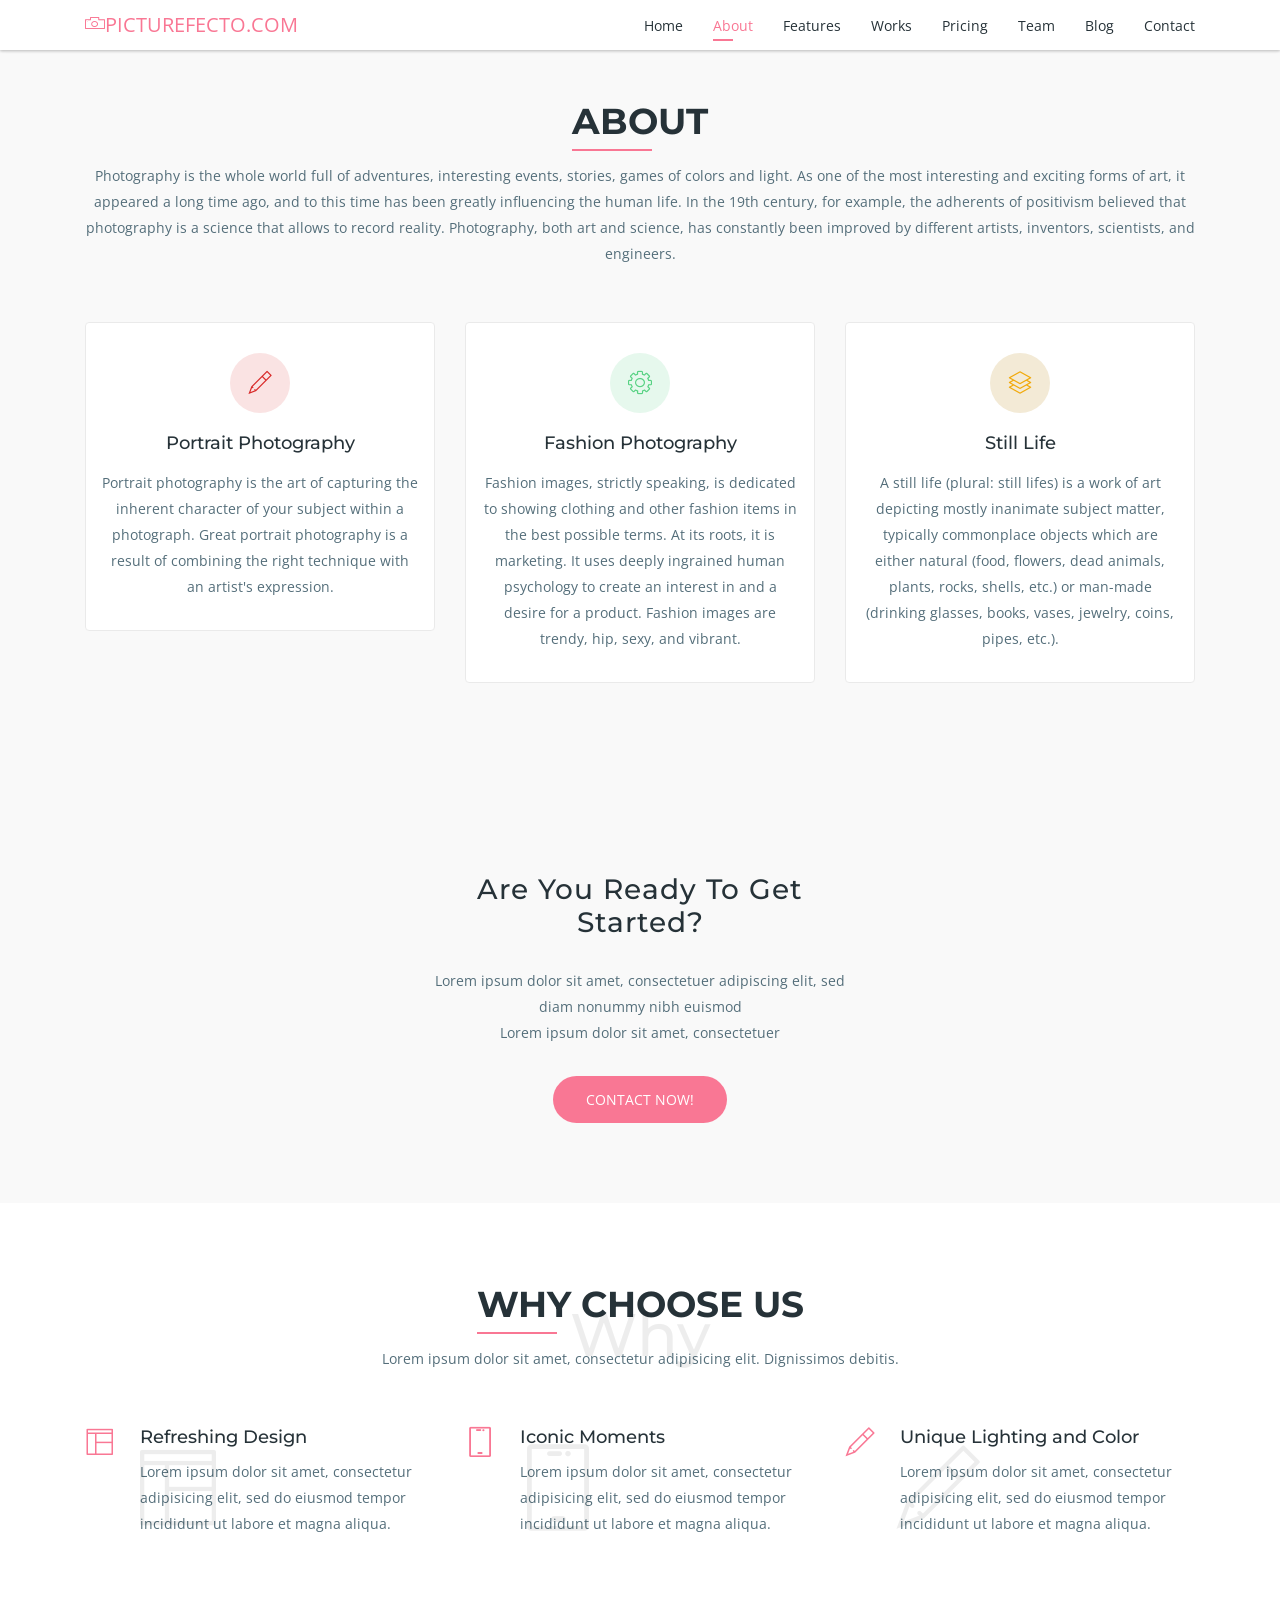
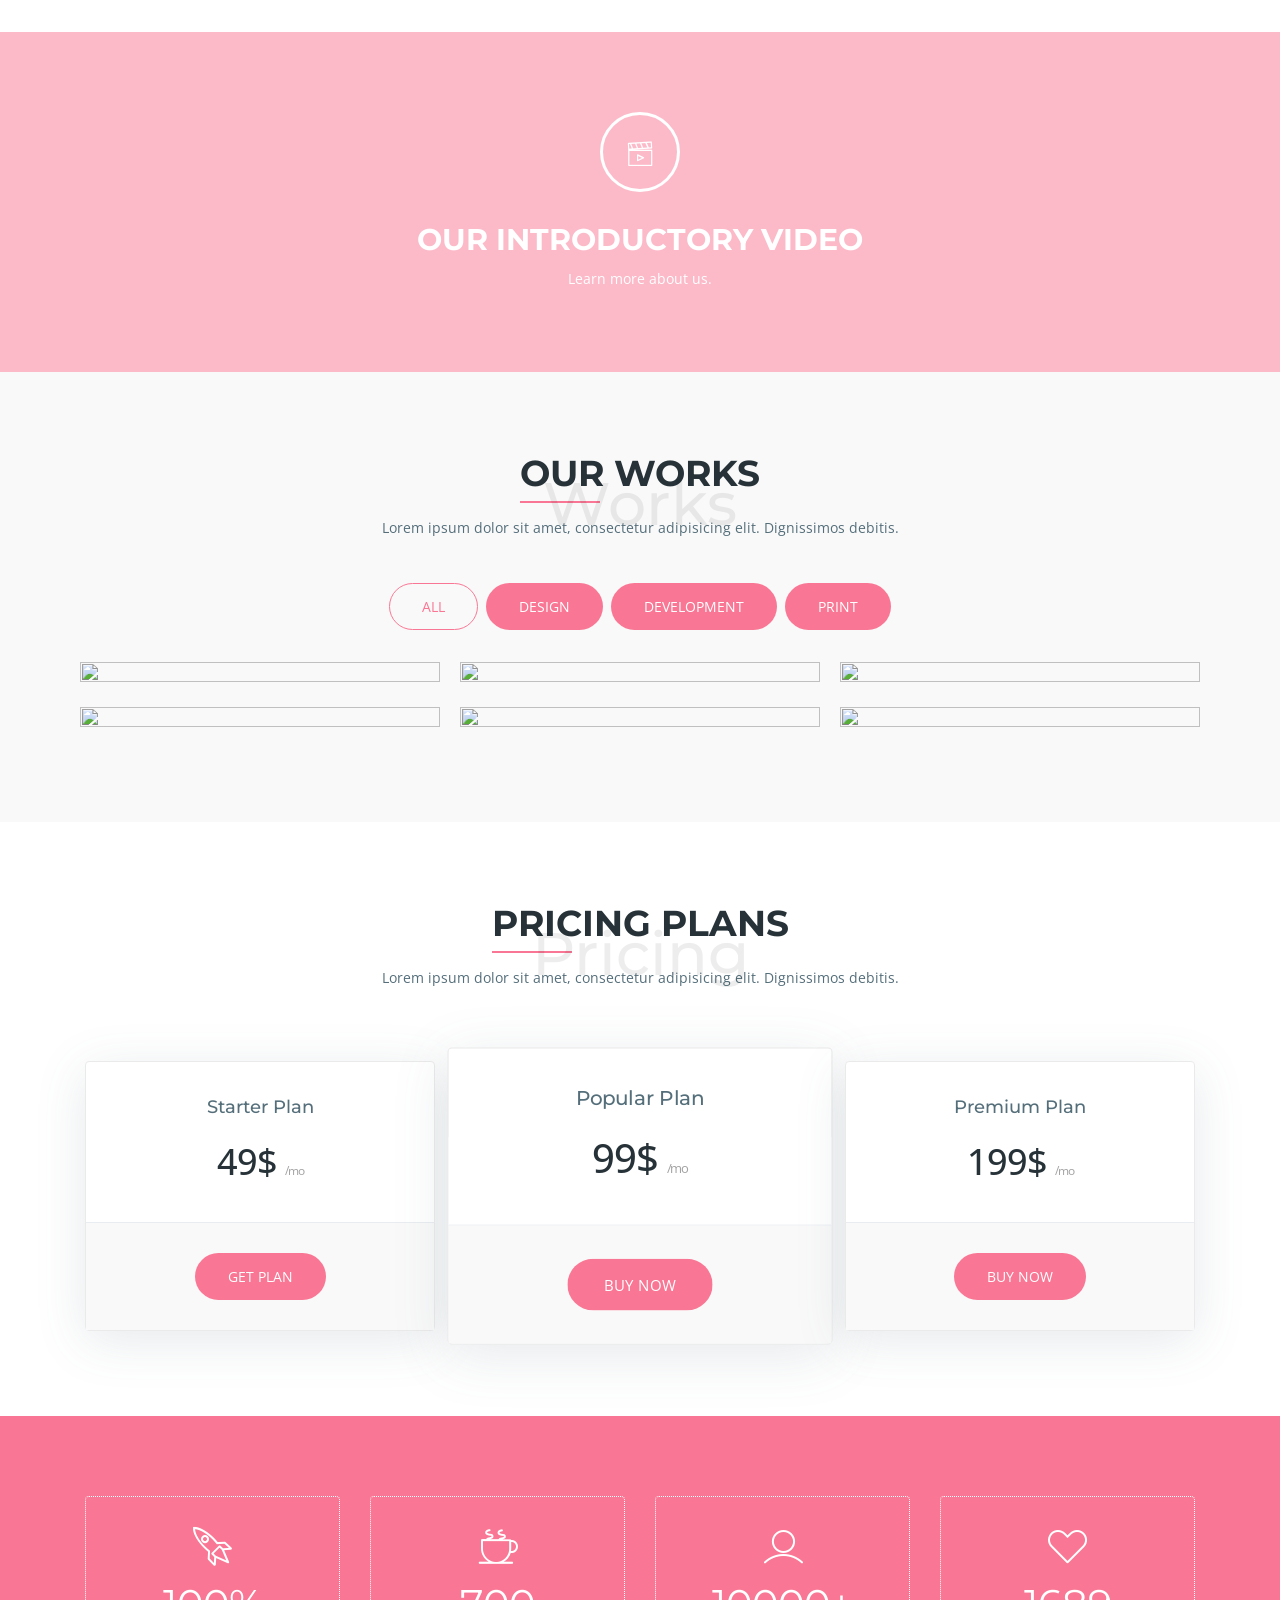
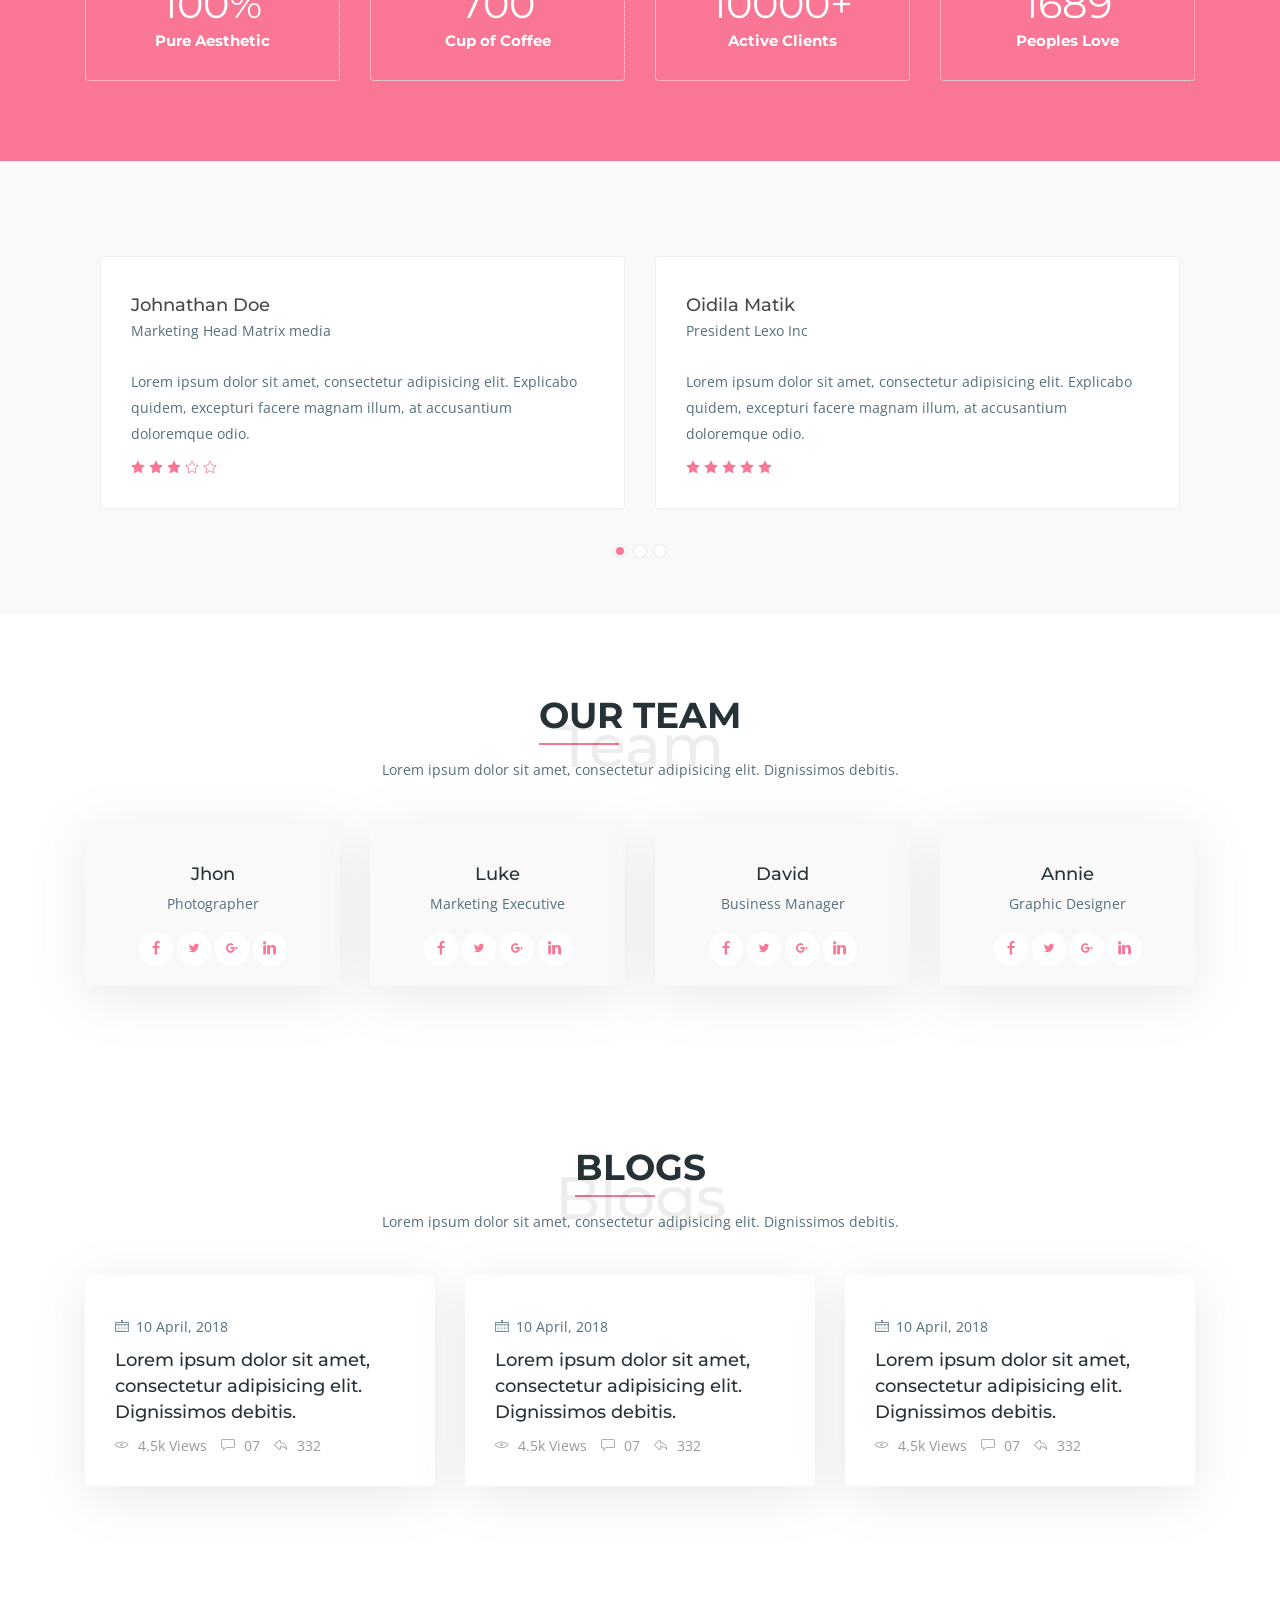
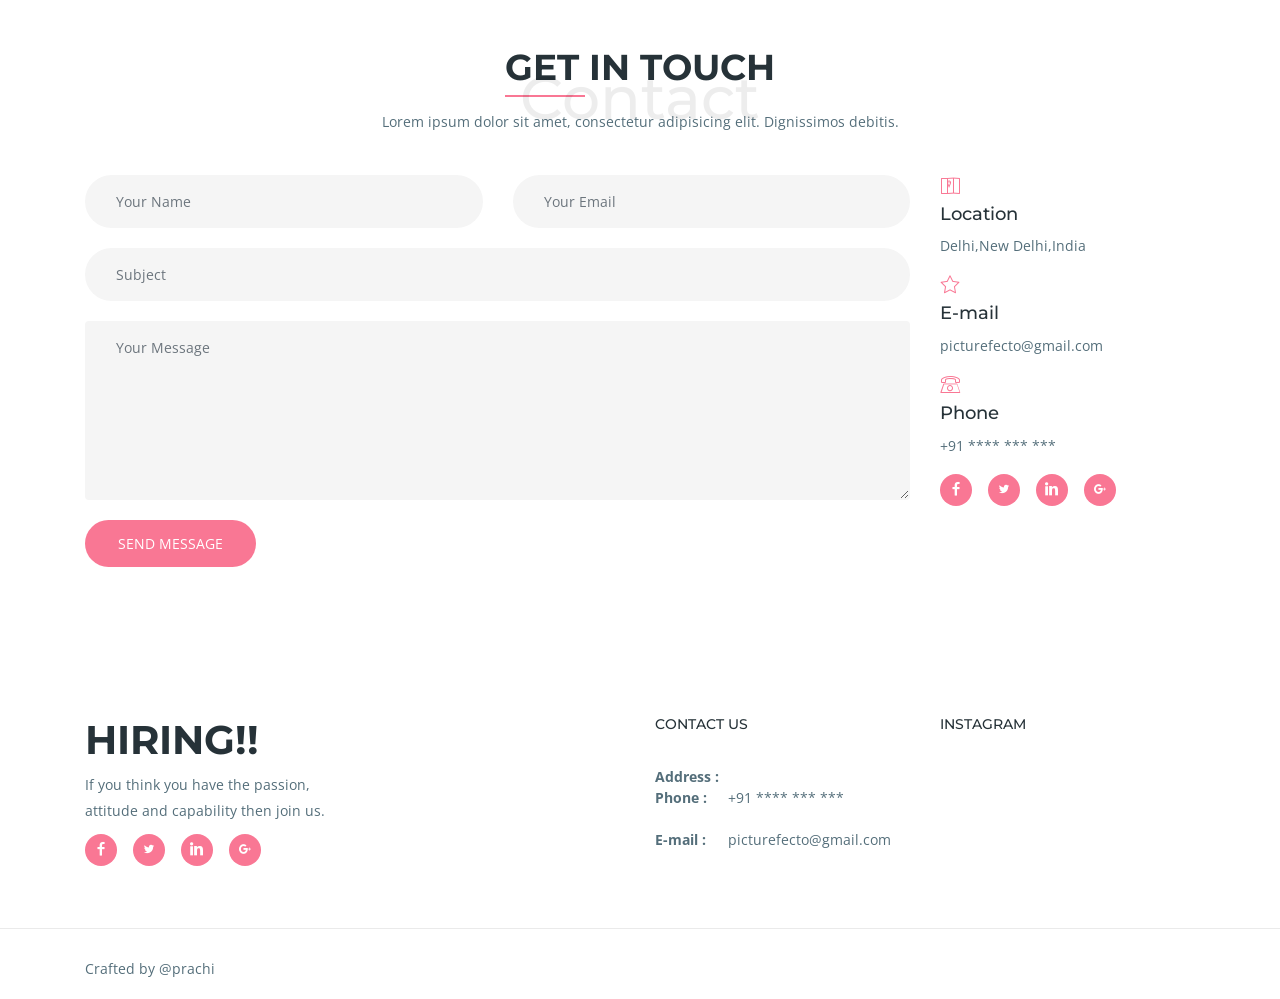
==== commit 77c84a8d: "Update index.html" ====
--- a/Task-1/index.html
+++ b/Task-1/index.html
@@ -119,7 +119,7 @@
         <div class="section-header">          
           <h2 class="section-title">ABOUT</h2>
           
-          <p class="section-subtitle">Lorem ipsum dolor sit amet, consectetuer adipiscing elit, sed diam nonummy.Lorem ipsum dolor sit amet, consectetuer adipiscing elit, sed diam nonummy.Lorem ipsum dolor sit amet, consectetuer adipiscing elit, sed diam nonummy.</p>
+          <p class="section-subtitle">Photography is the whole world full of adventures, interesting events, stories, games of colors and light. As one of the most interesting and exciting forms of art, it appeared a long time ago, and to this time has been greatly influencing the human life. In the 19th century, for example, the adherents of positivism believed that photography is a science that allows to record reality. Photography, both art and science, has constantly been improved by different artists, inventors, scientists, and engineers.</p>
         </div>
         <div class="row">
           <div class="col-lg-4 col-md-6 col-xs-12">
@@ -128,7 +128,7 @@
                 <i class="lni-pencil"></i>
               </div>
               <h4>Portrait Photography</h4>
-              <p>Lorem ipsum dolor sit amet, consectetuer adipiscing elit, sed diam nonummy nibh euismod tincidunt ut.</p>
+              <p>Portrait photography is the art of capturing the inherent character of your subject within a photograph. Great portrait photography is a result of combining the right technique with an artist's expression.</p>
             </div>
           </div>
           <div class="col-lg-4 col-md-6 col-xs-12">
@@ -137,7 +137,7 @@
                 <i class="lni-cog"></i>
               </div>
               <h4>Fashion Photography</h4>
-              <p>Lorem ipsum dolor sit amet, consectetuer adipiscing elit, sed diam nonummy nibh euismod tincidunt ut.</p>
+              <p>Fashion images, strictly speaking, is dedicated to showing clothing and other fashion items in the best possible terms. At its roots, it is marketing. It uses deeply ingrained human psychology to create an interest in and a desire for a product. Fashion images are trendy, hip, sexy, and vibrant.</p>
             </div>
           </div>
           
@@ -147,7 +147,7 @@
                 <i class="lni-layers"></i>
               </div>
               <h4>Still Life</h4>
-              <p>Lorem ipsum dolor sit amet, consectetuer adipiscing elit, sed diam nonummy nibh euismod tincidunt ut.</p>
+              <p>A still life (plural: still lifes) is a work of art depicting mostly inanimate subject matter, typically commonplace objects which are either natural (food, flowers, dead animals, plants, rocks, shells, etc.) or man-made (drinking glasses, books, vases, jewelry, coins, pipes, etc.).</p>
             </div>
           </div>
           
@@ -985,4 +985,4 @@
     <script src="js/main.js"></script>
     
   </body>
-</html>+</html>
